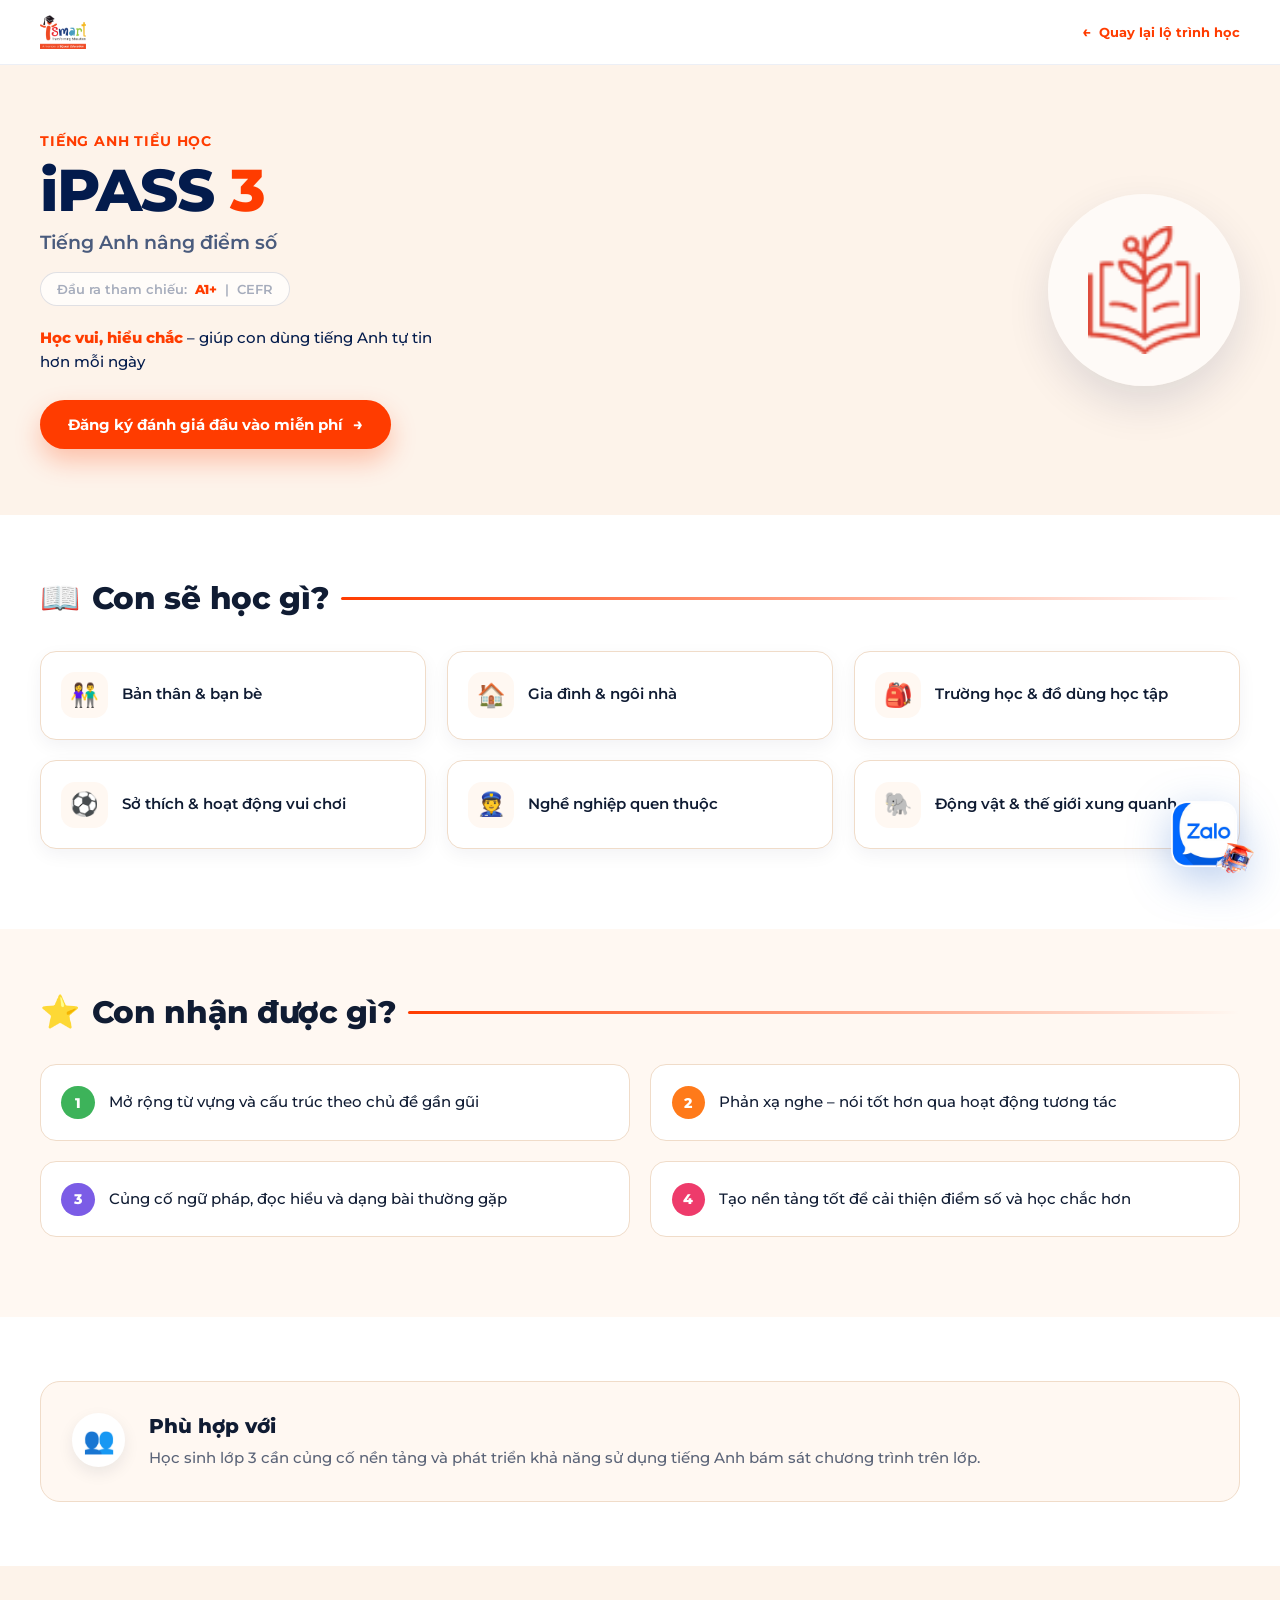
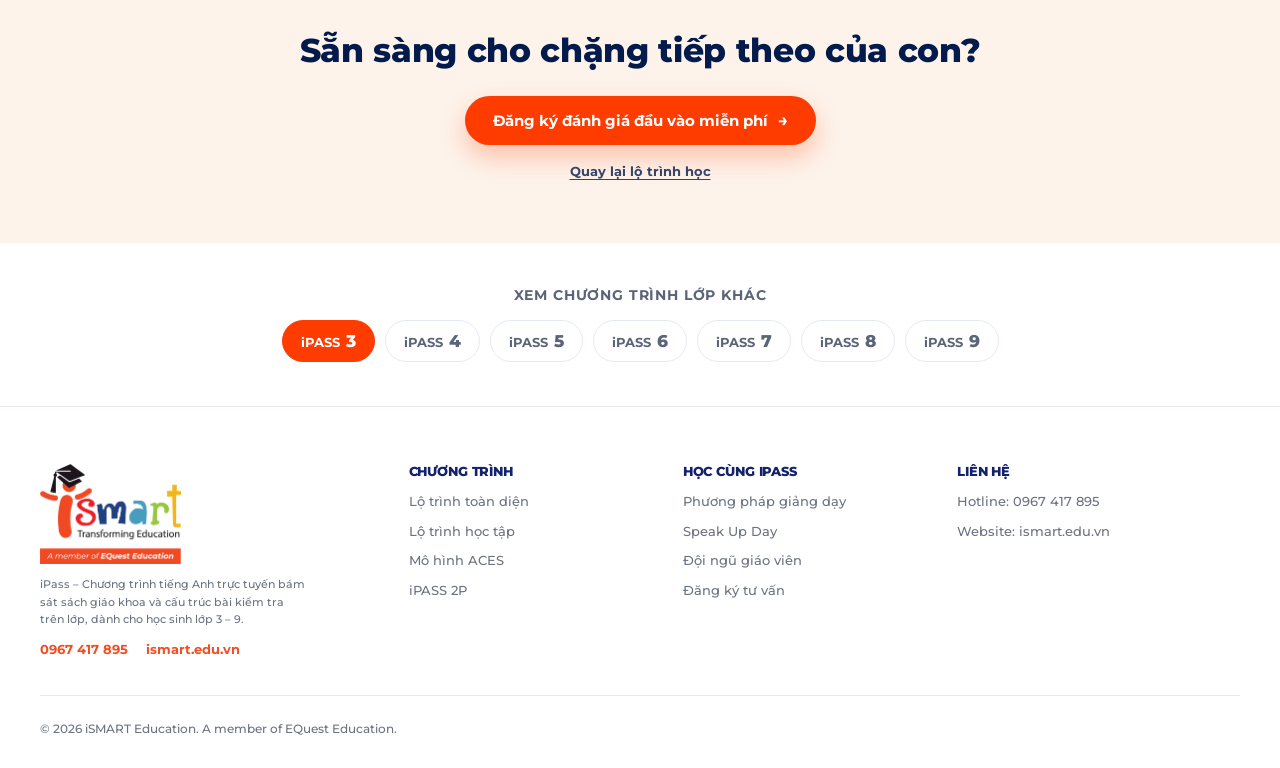
==== chuong-trinh/ipass-3/index.html @ 855d8b16 "Tách 7 trang chi tiết chương trình iPASS 3–9 Section 04 đổi vai: thay vì mở panel chi tiết ngay tại " ====
<!DOCTYPE html>
<html lang="vi">
<head>
<meta charset="UTF-8">
<meta name="viewport" content="width=device-width, initial-scale=1">
<title>iPASS 3 – Tiếng Anh nâng điểm số lớp 3 | iSMART Education</title>
<meta name="description" content="iPASS 3 – Chương trình tiếng Anh trực tuyến bám sát sách giáo khoa dành cho học sinh lớp 3: học chắc kiến thức, luyện đúng dạng bài trên lớp và nâng điểm số.">
<link rel="canonical" href="https://hoongp4327.github.io/iPass-ismart/chuong-trinh/ipass-3/">

<meta property="og:type" content="article">
<meta property="og:title" content="iPASS 3 – Tiếng Anh nâng điểm số lớp 3">
<meta property="og:description" content="Chương trình tiếng Anh trực tuyến bám sát sách giáo khoa dành cho học sinh lớp 3.">
<meta property="og:url" content="https://hoongp4327.github.io/iPass-ismart/chuong-trinh/ipass-3/">

<link rel="preconnect" href="https://fonts.googleapis.com">
<link rel="preconnect" href="https://fonts.gstatic.com" crossorigin>
<link href="https://fonts.googleapis.com/css2?family=Montserrat:ital,wght@0,300..800;1,400..700&display=swap" rel="stylesheet">

<link rel="stylesheet" href="../../css/base.css">
<link rel="stylesheet" href="../../css/course-page.css">
<link rel="stylesheet" href="../../css/footer.css">
</head>
<body class="cp-body" data-grade="3" data-level="tieu-hoc">

<header class="cp-top">
  <div class="cp-top__inner cp-container">
    <a class="cp-top__logo" href="../../" aria-label="iPass – về trang chủ">
      <img src="../../assets/hero/ismart-logo.png"
           alt="iSMART – Transforming Education. A member of EQuest Education">
    </a>
    <a class="cp-back" href="../../#roadmap">Quay lại lộ trình học</a>
  </div>
</header>

<!-- Ruột trang do js/course-page.js dựng từ data/ipass-courses.js.
     Xem chú thích đầu file JS về lý do để trống ở đây. -->
<main class="cp" id="noi-dung">
  <noscript>
    <div class="cp-container" style="padding-block:48px">
      <h1>iPASS 3 – Tiếng Anh nâng điểm số</h1>
      <p>Trang này cần bật JavaScript để hiển thị nội dung chương trình.
         <a href="../../#roadmap">Quay lại lộ trình học</a>.</p>
    </div>
  </noscript>
</main>

<footer class="site-footer">
  <div class="site-footer__inner grid-scope">

    <div class="site-footer__top">

      <div class="site-footer__brand">
        <img class="site-footer__brand-logo" src="../../assets/hero/ismart-logo.png"
             alt="iSMART – Transforming Education. A member of EQuest Education">
        <p class="site-footer__tagline">iPass – Chương trình tiếng Anh trực tuyến bám sát sách giáo khoa và cấu trúc bài kiểm tra trên lớp, dành cho học sinh lớp 3 – 9.</p>

        <div class="site-footer__quick">
          <a href="tel:0967417895">0967 417 895</a>
          <a href="https://ismart.edu.vn/" target="_blank" rel="noopener">ismart.edu.vn</a>
        </div>
      </div>

      <nav class="site-footer__col" aria-label="Về chương trình">
        <h2 class="site-footer__col-title">Chương trình</h2>
        <ul class="site-footer__list">
          <li><a href="../../#section3">Lộ trình toàn diện</a></li>
          <li><a href="../../#roadmap">Lộ trình học tập</a></li>
          <li><a href="../../#section5">Mô hình ACES</a></li>
          <li><a href="../../#section6">iPASS 2P</a></li>
        </ul>
      </nav>

      <nav class="site-footer__col" aria-label="Về học tập">
        <h2 class="site-footer__col-title">Học cùng iPass</h2>
        <ul class="site-footer__list">
          <li><a href="../../#section7">Phương pháp giảng dạy</a></li>
          <li><a href="../../#section8">Speak Up Day</a></li>
          <li><a href="../../#section10">Đội ngũ giáo viên</a></li>
          <li><a href="../../#dang-ky">Đăng ký tư vấn</a></li>
        </ul>
      </nav>

      <div class="site-footer__col">
        <h2 class="site-footer__col-title">Liên hệ</h2>
        <ul class="site-footer__list">
          <li><a href="tel:0967417895">Hotline: 0967 417 895</a></li>
          <li><a href="https://ismart.edu.vn/" target="_blank" rel="noopener">Website: ismart.edu.vn</a></li>
        </ul>
      </div>

    </div>

    <div class="site-footer__bottom">
      <p class="site-footer__copy">© 2026 iSMART Education. A member of EQuest Education.</p>
    </div>

  </div>
</footer>

<a class="zalo-float"
   href="https://zalo.me/0967417895"
   target="_blank"
   rel="noopener noreferrer"
   aria-label="Liên hệ iSMART qua Zalo số 0967 417 895"
   title="Zalo 0967.417.895">
  <img src="../../assets/zalo-is.png" alt="" width="464" height="408">
</a>

<!-- dữ liệu phải nạp TRƯỚC course-page.js vì file đó đọc window.IPASS_COURSES -->
<script src="../../data/ipass-courses.js"></script>
<script src="../../js/course-page.js"></script>
</body>
</html>
---- css/base.css ----
/* =========================================================
   iPASS – Landing page
   base.css — reset, design tokens, typography (toàn site)
   ========================================================= */

:root{
  /* ---- brand colors ---- */
  --ipass-orange:      #F04E23;
  --ipass-orange-2:    #F2682B;
  --ipass-red:         #E8332A;
  --ipass-navy:        #1B3B8B;
  --ipass-navy-deep:   #12256B;
  --ipass-blue:        #1668D8;
  --ipass-sky:         #EAF4FE;
  --ipass-ink:         #24324D;

  /* ---- typography ---- */
  --font-sans: 'Montserrat', -apple-system, BlinkMacSystemFont, 'Segoe UI',
               Roboto, 'Helvetica Neue', Arial, sans-serif;

  /* ---- lưới 12 cột (canvas thiết kế 1440) ----
     1440 = lề 120 + nội dung 1200 + lề 120
     1200 = 12 cột × 78 + 11 gutter × 24                        */
  --content-max: 1200px;  /* bề rộng cột nội dung */
  --gutter:      24px;    /* khoảng cách giữa 2 cột */
  --page-pad:    24px;    /* lề an toàn khi màn hình < 1248px */
}

/* bề rộng 1 cột + hàm tính span, dùng chung cho mọi section */
.grid-scope{
  --col: calc((100% - 11 * var(--gutter)) / 12);
}
.span-4 { width: calc(4  * var(--col) + 3  * var(--gutter)); }
.span-6 { width: calc(6  * var(--col) + 5  * var(--gutter)); }
.span-7 { width: calc(7  * var(--col) + 6  * var(--gutter)); }
.span-8 { width: calc(8  * var(--col) + 7  * var(--gutter)); }

*,
*::before,
*::after{ box-sizing: border-box; }

html{
  -webkit-text-size-adjust: 100%;
  scroll-behavior: smooth;
}

body{
  margin: 0;
  font-family: var(--font-sans);
  font-weight: 500;
  color: var(--ipass-ink);
  background: #fff;
  /* Dùng "clip" chứ KHÔNG dùng "hidden".
     overflow-x: hidden biến <body> thành một vùng cuộn riêng (theo CSS,
     trục còn lại tự chuyển từ visible sang auto) — khi đó ScrollTrigger
     đọc vị trí cuộn ra 0 và mọi animation theo cuộn đứng im.
     overflow-x: clip vẫn chặn tràn ngang nhưng không tạo vùng cuộn. */
  overflow-x: clip;
  -webkit-font-smoothing: antialiased;
  -moz-osx-font-smoothing: grayscale;
  text-rendering: optimizeLegibility;
}

h1, h2, h3, h4, h5, h6, p, figure{ margin: 0; }

img, svg, video{ display: block; max-width: 100%; }

a{
  color: inherit;
  text-decoration: none;
}

button, input, select, textarea{ font: inherit; color: inherit; }

/* focus rõ ràng cho bàn phím, không hiện khi click chuột */
:focus-visible{
  outline: 3px solid rgba(240, 78, 35, .55);
  outline-offset: 3px;
  border-radius: 4px;
}

/* tôn trọng thiết lập giảm chuyển động của người dùng */
@media (prefers-reduced-motion: reduce){
  html{ scroll-behavior: auto; }
  *,
  *::before,
  *::after{
    animation-duration: .01ms !important;
    animation-iteration-count: 1 !important;
    transition-duration: .01ms !important;
  }
}

/* chỉ đọc bằng screen reader */
.sr-only{
  position: absolute;
  width: 1px; height: 1px;
  padding: 0; margin: -1px;
  overflow: hidden;
  clip: rect(0 0 0 0);
  white-space: nowrap;
  border: 0;
}

/* =========================================================
   Lưới kiểm tra — thêm class "show-grid" vào <body> để bật,
   hiện 12 cột đúng như guide trong Photoshop.
   ========================================================= */

body.show-grid .grid-scope::before{
  content: "";
  position: absolute;
  inset: 0;
  z-index: 99;
  pointer-events: none;
  background-image: repeating-linear-gradient(
    to right,
    rgba(0, 132, 255, .16) 0,
    rgba(0, 132, 255, .16) var(--col),
    transparent          var(--col),
    transparent          calc(var(--col) + var(--gutter))
  );
}

/* Nút liên hệ Zalo luôn hiển thị trên màn hình. */
.zalo-float{
  position: fixed;
  right: clamp(14px, 2vw, 30px);
  bottom: clamp(16px, 2vw, 30px);
  z-index: 120;
  display: block;
  width: clamp(72px, 6.5vw, 94px);
  filter: drop-shadow(0 12px 22px rgba(0, 76, 195, .28));
  animation: zalo-gentle-ring 2.8s ease-in-out infinite;
  transform-origin: 50% 82%;
  transition: filter .2s ease, scale .2s ease;
}

.zalo-float:hover,
.zalo-float:focus-visible{
  scale: 1.07;
  filter: drop-shadow(0 15px 26px rgba(0, 76, 195, .4));
}

.zalo-float:focus-visible{
  outline-color: #ffb31a;
  outline-offset: 4px;
  border-radius: 24%;
}

.zalo-float img{
  width: 100%;
  height: auto;
}

@keyframes zalo-gentle-ring{
  0%, 72%, 100%{ transform: rotate(0deg); }
  76%{ transform: rotate(-4deg); }
  80%{ transform: rotate(4deg); }
  84%{ transform: rotate(-3deg); }
  88%{ transform: rotate(3deg); }
  92%{ transform: rotate(0deg); }
}

@media (max-width: 767px){
  .zalo-float{
    right: 14px;
    bottom: 14px;
    width: 70px;
  }
}

/* =========================================================
   NGẮT DÒNG — quy tắc chung cho toàn site

   Tiếng Việt nhiều từ ngắn nên trình duyệt hay đẩy đúng 1 từ
   xuống dòng cuối (orphan). Trong thẻ hẹp, dòng cuối trơ một
   chữ khiến khối chữ nhìn lệch và thiếu chỉn chu.

   · heading  → text-wrap: balance — chia đều chữ giữa các dòng
   · đoạn văn → text-wrap: pretty  — tránh dòng cuối trơ 1 từ

   Trình duyệt cũ không hiểu 2 giá trị này sẽ bỏ qua, giữ nguyên
   cách ngắt dòng cũ — không vỡ bố cục.
   ========================================================= */

h1, h2, h3, h4, h5, h6{
  text-wrap: balance;
}

p, li, dd, dt, figcaption, blockquote{
  text-wrap: pretty;
}

/* Heading dài trên màn hẹp bị chia thành nhiều dòng, khi đó trình
   duyệt bỏ qua "balance" → chuyển sang "pretty" để ít nhất không
   còn dòng cuối trơ một từ. */
@media (max-width: 767px){
  h1, h2, h3, h4, h5, h6{ text-wrap: pretty; }
}

/* chuỗi dài bất thường (URL, mã) không được phá khung thẻ */
body{
  overflow-wrap: break-word;
}

/* Hai mức "không cho ngắt giữa cụm từ":

   .keep-together — giữ liền ở MỌI khổ màn hình. Dùng cho cụm ngắn
     (từ ghép 2–3 tiếng: "hệ thống", "kết quả", "nội dung"…) — luôn
     lọt trong một dòng nên không bao giờ gây tràn.

   .nowrap-wide — chỉ giữ liền TỪ 768px TRỞ LÊN. Dùng cho cụm dài,
     nơi ta muốn điều khiển chỗ xuống dòng ở khổ rộng; xuống màn hẹp
     thì thả ra, vì ép giữ nguyên sẽ đẩy vài chữ lẻ lên dòng riêng. */
.keep-together,
.nowrap-wide{ white-space: nowrap; }

@media (max-width: 767px){
  .nowrap-wide{ white-space: normal; }
}

/* =========================================================
   TIÊU ĐỀ PHỤ (EYEBROW) — dòng chữ nhỏ IN HOA trên đầu mỗi section

   Trước đây mỗi section tự đặt cỡ riêng: có chỗ 19px, có chỗ 14px,
   độ đậm 700 lẫn 800, tracking từ .01em tới .12em — đứng cạnh nhau
   nhìn rõ là lệch. Nay gom về MỘT bộ token dùng chung.

   Section nào cần khác (màu chẳng hạn) thì chỉ ghi đè màu, đừng
   ghi đè cỡ — sửa cỡ thì sửa ở biến này để cả trang đổi theo.
   ========================================================= */

:root{
  --eyebrow-size:    clamp(12px, 1.09vw, 15.7px);
  --eyebrow-weight:  700;
  --eyebrow-track:   .02em;
}

.s2__eyebrow,
.s3__eyebrow,
.rm__eyebrow,
.aces__eyebrow,
.s7__title,
.s8__eyebrow,
.team__eyebrow,
.cta__eyebrow{
  font-size:      var(--eyebrow-size);
  font-weight:    var(--eyebrow-weight);
  letter-spacing: var(--eyebrow-track);
  text-transform: uppercase;
}

/* =========================================================
   ĐOẠN DẪN (LEAD) — đoạn mô tả ngay dưới tiêu đề mỗi section

   Cùng vấn đề với eyebrow: mỗi section một cỡ. Đo ở khổ 1440 —
     S3  13.9px  (tính theo cqw của thẻ navy, lại còn co giãn khác
                  hẳn 3 đoạn kia vì không dùng vw)
     S5  16.7px
     S8  16.7px
     S10 15px
   Gom về một token; 16.7px lấy theo PSD (S5/S8 vốn đã đúng).

   Section nào cần khác thì chỉ ghi đè MÀU và bề rộng tối đa,
   đừng ghi đè cỡ chữ.
   ========================================================= */

:root{
  /* sàn 14px cho màn hẹp: 13px như cũ hơi nhỏ so với đoạn văn thân bài */
  --lead-size:    clamp(14px, 1.16vw, 16.7px);
  --lead-leading: 1.62;
}

.s3__desc,
.aces__desc,
.s8__desc,
.team__desc{
  font-size:   var(--lead-size);
  line-height: var(--lead-leading);
}
---- css/course-page.css ----
/* =========================================================
   TRANG CHI TIẾT CHƯƠNG TRÌNH — chuong-trinh/ipass-{3..9}/

   Bố cục theo trang mẫu iLEAD: hero → Con sẽ học gì? →
   Con nhận được gì? → Phù hợp với → chốt CTA → chuyển lớp.

   Hai tông màu, đổi bằng data-level trên <body>:
     tieu-hoc (lớp 3–5) → kem  #FDF3EA, chữ xanh navy
     thcs     (lớp 6–9) → xanh #2B69FB, chữ trắng
   Chỉ dải hero và khối chốt mang màu tông đậm; phần thân giữ
   nền sáng cho dễ đọc, màu tông quay lại ở nhãn, icon và nút.
   ========================================================= */

.cp-body{
  /* mặc định = tông tiểu học, khối dưới ghi đè cho THCS */
  --tone:        #FDF3EA;   /* nền dải hero            */
  --tone-ink:    #031B4C;   /* chữ trên dải hero       */
  --tone-dim:    #4A5B7D;   /* chữ phụ trên dải hero   */
  --tone-accent: #FF3C00;   /* nhãn, số, gạch nhấn     */
  --tone-soft:   #FFF8F2;   /* nền section xen kẽ      */
  --tone-line:   #F0DCC9;   /* viền thẻ                */
  --tone-btn:    #FF3C00;   /* nền nút chính           */
  --tone-btn-ink:#FFFFFF;

  --cp-ink:   #101C33;
  --cp-muted: #5B6478;

  background: #fff;
}

.cp-body[data-level="thcs"]{
  --tone:        #2B69FB;
  --tone-ink:    #FFFFFF;
  --tone-dim:    #D6E3FF;
  --tone-accent: #2B69FB;
  --tone-soft:   #F2F6FF;
  --tone-line:   #DCE6FB;
  --tone-btn:    #FF3C00;
  --tone-btn-ink:#FFFFFF;
}

.cp-container{
  width: min(100% - 2 * var(--page-pad), var(--content-max));
  margin-inline: auto;
}

/* =========================================================
   THANH TRÊN — logo + đường về trang chủ
   Trang con không dùng nav chính vì mọi mục trong nav đều là
   neo #section... của trang landing.
   ========================================================= */

.cp-top{
  position: sticky;
  top: 0;
  z-index: 20;
  background: rgba(255, 255, 255, .92);
  backdrop-filter: blur(10px);
  border-bottom: 1px solid #ECEFF6;
}

.cp-top__inner{
  display: flex;
  align-items: center;
  justify-content: space-between;
  gap: 16px;
  min-height: 64px;
  padding-block: 10px;
}

.cp-top__logo img{ height: clamp(26px, 2.6vw, 34px); width: auto; }

.cp-back{
  display: inline-flex;
  align-items: center;
  gap: 8px;
  font-size: clamp(13px, 1.04vw, 15px);
  font-weight: 700;
  color: var(--tone-accent);
  transition: gap .18s ease;
}
.cp-back:hover{ gap: 12px; }
.cp-back::before{ content: "\2190"; font-size: 1.1em; line-height: 1; }

/* =========================================================
   HERO
   ========================================================= */

.cp-hero{
  background: var(--tone);
  color: var(--tone-ink);
  padding-block: clamp(36px, 5.2vw, 76px);
}

.cp-hero__inner{
  display: grid;
  grid-template-columns: minmax(0, 1fr) auto;
  align-items: center;
  gap: clamp(20px, 3vw, 48px);
}

.cp-eyebrow{
  font-size: var(--eyebrow-size);
  font-weight: var(--eyebrow-weight);
  letter-spacing: .06em;
  text-transform: uppercase;
  color: var(--tone-accent);
}
.cp-body[data-level="thcs"] .cp-eyebrow{ color: #FFD24D; }

.cp-title{
  margin-top: 10px;
  font-size: clamp(34px, 4.6vw, 66px);
  font-weight: 800;
  line-height: 1.04;
  letter-spacing: -.02em;
}
.cp-title__num{ color: var(--tone-accent); }
.cp-body[data-level="thcs"] .cp-title__num{ color: #FFD24D; }

.cp-subtitle{
  margin-top: 10px;
  font-size: clamp(15px, 1.46vw, 21px);
  font-weight: 600;
  color: var(--tone-dim);
}

.cp-badge{
  display: inline-flex;
  align-items: center;
  gap: 8px;
  margin-top: 18px;
  padding: 8px 16px;
  border-radius: 999px;
  background: rgba(255, 255, 255, .72);
  border: 1px solid rgba(3, 27, 76, .12);
  font-size: clamp(12px, 1.04vw, 14px);
  font-weight: 600;
  color: #031B4C;
}
.cp-badge strong{ font-weight: 800; color: var(--tone-accent); }
.cp-badge span{ opacity: .35; }
.cp-body[data-level="thcs"] .cp-badge{
  background: rgba(255, 255, 255, .16);
  border-color: rgba(255, 255, 255, .34);
  color: #fff;
}
.cp-body[data-level="thcs"] .cp-badge strong{ color: #FFD24D; }

.cp-tagline{
  max-width: 42ch;
  margin-top: 20px;
  font-size: var(--lead-size);
  line-height: var(--lead-leading);
  color: var(--tone-ink);
}
.cp-tagline__lead{
  font-weight: 800;
  color: var(--tone-accent);
}
.cp-body[data-level="thcs"] .cp-tagline__lead{ color: #FFD24D; }

/* vòng tròn icon bên phải hero */
.cp-hero__art{
  display: grid;
  place-items: center;
  width: clamp(120px, 15vw, 210px);
  aspect-ratio: 1;
  border-radius: 50%;
  background: rgba(255, 255, 255, .62);
  box-shadow: 0 18px 44px rgba(3, 27, 76, .12);
}
.cp-body[data-level="thcs"] .cp-hero__art{
  background: rgba(255, 255, 255, .14);
  box-shadow: 0 18px 44px rgba(0, 20, 70, .24);
}
.cp-hero__art img{ width: 58%; height: auto; }

/* =========================================================
   NÚT CTA — dùng lại ở hero và khối chốt
   ========================================================= */

.cp-cta{
  display: inline-flex;
  align-items: center;
  gap: 10px;
  margin-top: 26px;
  padding: 15px 28px;
  border-radius: 999px;
  background: var(--tone-btn);
  color: var(--tone-btn-ink);
  font-size: clamp(14px, 1.18vw, 17px);
  font-weight: 700;
  box-shadow: 0 12px 26px rgba(255, 60, 0, .28);
  transition: transform .18s ease, box-shadow .18s ease;
}
.cp-cta:hover{
  transform: translateY(-2px);
  box-shadow: 0 16px 32px rgba(255, 60, 0, .34);
}
.cp-cta__arrow{ font-size: 1.1em; line-height: 1; }

/* =========================================================
   KHỐI NỘI DUNG
   ========================================================= */

.cp-sec{ padding-block: clamp(40px, 5vw, 76px); }
.cp-sec--tint{ background: var(--tone-soft); }

.cp-sec__title{
  display: flex;
  align-items: center;
  gap: 12px;
  font-size: clamp(21px, 2.4vw, 34px);
  font-weight: 800;
  letter-spacing: -.01em;
  color: var(--cp-ink);
}
.cp-sec__title::after{
  content: "";
  flex: 1;
  height: 3px;
  border-radius: 2px;
  background: linear-gradient(90deg, var(--tone-accent), transparent);
}
.cp-sec__icon{ font-size: 1.05em; line-height: 1; }

/* ---- Con sẽ học gì? ---- */

.cp-topics{
  display: grid;
  grid-template-columns: repeat(3, 1fr);
  gap: clamp(14px, 1.6vw, 22px);
  margin-top: clamp(22px, 2.6vw, 34px);
  padding: 0;
  list-style: none;
}

.cp-topic{
  display: flex;
  align-items: flex-start;
  gap: 14px;
  padding: clamp(16px, 1.6vw, 22px);
  border-radius: 16px;
  background: #fff;
  border: 1px solid var(--tone-line);
  box-shadow: 0 6px 18px rgba(16, 28, 51, .05);
  transition: transform .18s ease, box-shadow .18s ease;
}
.cp-topic:hover{
  transform: translateY(-3px);
  box-shadow: 0 14px 28px rgba(16, 28, 51, .1);
}

.cp-topic__icon{
  display: grid;
  place-items: center;
  flex: 0 0 auto;
  width: clamp(40px, 3.6vw, 52px);
  aspect-ratio: 1;
  border-radius: 14px;
  background: var(--tone-soft);
  font-size: clamp(20px, 1.8vw, 26px);
  line-height: 1;
}
.cp-body[data-level="thcs"] .cp-topic__icon{ background: #EAF1FF; }

.cp-topic__text{
  align-self: center;
  font-size: clamp(14px, 1.16vw, 16px);
  font-weight: 600;
  line-height: 1.45;
  color: var(--cp-ink);
}

/* ---- Con nhận được gì? ---- */

.cp-benefits{
  display: grid;
  grid-template-columns: repeat(2, 1fr);
  gap: clamp(14px, 1.6vw, 22px);
  margin-top: clamp(22px, 2.6vw, 34px);
  padding: 0;
  list-style: none;
}

.cp-benefit{
  display: flex;
  align-items: flex-start;
  gap: 14px;
  padding: clamp(16px, 1.6vw, 22px);
  border-radius: 16px;
  background: #fff;
  border: 1px solid var(--tone-line);
}

.cp-benefit__dot{
  flex: 0 0 auto;
  display: grid;
  place-items: center;
  width: clamp(30px, 2.6vw, 38px);
  aspect-ratio: 1;
  border-radius: 50%;
  color: #fff;
  font-size: clamp(13px, 1.1vw, 15px);
  font-weight: 800;
}
/* 4 lợi ích luôn theo thứ tự cố định — màu trùng bộ flyer */
.cp-benefit__dot--green { background: #3DB35A; }
.cp-benefit__dot--orange{ background: #FF7A1A; }
.cp-benefit__dot--purple{ background: #7B5CE6; }
.cp-benefit__dot--pink  { background: #EE3B6B; }

.cp-benefit__text{
  align-self: center;
  font-size: clamp(14px, 1.16vw, 16px);
  font-weight: 500;
  line-height: 1.55;
  color: var(--cp-ink);
}

/* ---- Phù hợp với ---- */

.cp-fit{
  display: flex;
  align-items: flex-start;
  gap: clamp(16px, 1.8vw, 26px);
  padding: clamp(20px, 2.4vw, 34px);
  border-radius: 20px;
  background: var(--tone-soft);
  border: 1px solid var(--tone-line);
}

.cp-fit__icon{
  display: grid;
  place-items: center;
  flex: 0 0 auto;
  width: clamp(46px, 4.2vw, 62px);
  aspect-ratio: 1;
  border-radius: 50%;
  background: #fff;
  font-size: clamp(22px, 2vw, 30px);
  line-height: 1;
  box-shadow: 0 6px 16px rgba(16, 28, 51, .08);
}

.cp-fit__title{
  font-size: clamp(17px, 1.6vw, 22px);
  font-weight: 800;
  color: var(--cp-ink);
}

.cp-fit__text{
  margin-top: 8px;
  font-size: var(--lead-size);
  line-height: var(--lead-leading);
  color: var(--cp-muted);
}

/* =========================================================
   KHỐI CHỐT + CHUYỂN LỚP
   ========================================================= */

.cp-final{
  padding-block: clamp(40px, 5vw, 76px);
  background: var(--tone);
  color: var(--tone-ink);
  text-align: center;
}

.cp-final__title{
  font-size: clamp(22px, 2.6vw, 38px);
  font-weight: 800;
  letter-spacing: -.01em;
}

.cp-final__back{
  display: block;
  margin-top: 18px;
  font-size: clamp(13px, 1.04vw, 15px);
  font-weight: 700;
  color: var(--tone-ink);
  text-decoration: underline;
  text-underline-offset: .22em;
  opacity: .8;
}
.cp-final__back:hover{ opacity: 1; }

.cp-siblings{ padding-block: clamp(30px, 3.4vw, 52px); }

.cp-siblings__title{
  font-size: var(--eyebrow-size);
  font-weight: var(--eyebrow-weight);
  letter-spacing: .06em;
  text-transform: uppercase;
  color: var(--cp-muted);
  text-align: center;
}

.cp-siblings__row{
  display: flex;
  flex-wrap: wrap;
  justify-content: center;
  gap: 10px;
  margin-top: 16px;
}

.cp-sibling{
  display: inline-flex;
  align-items: baseline;
  gap: 6px;
  padding: 10px 18px;
  border-radius: 999px;
  border: 1.5px solid #E4EAF5;
  background: #fff;
  font-size: clamp(12px, 1.04vw, 14px);
  font-weight: 700;
  color: var(--cp-muted);
  transition: border-color .18s ease, color .18s ease, transform .18s ease;
}
.cp-sibling b{ font-size: 1.24em; font-weight: 800; }
.cp-sibling:hover{
  border-color: var(--tone-accent);
  color: var(--tone-accent);
  transform: translateY(-2px);
}
.cp-sibling[aria-current="page"]{
  background: var(--tone-accent);
  border-color: var(--tone-accent);
  color: #fff;
  cursor: default;
}
.cp-sibling[aria-current="page"]:hover{ transform: none; color: #fff; }

/* =========================================================
   MÀN HẸP
   ========================================================= */

@media (max-width: 1023px){
  .cp-topics{ grid-template-columns: repeat(2, 1fr); }
}

@media (max-width: 767px){
  .cp-hero__inner{ grid-template-columns: 1fr; }
  .cp-hero__art{ display: none; }        /* nhường chỗ cho chữ ở màn hẹp */
  .cp-topics{ grid-template-columns: 1fr; }
  .cp-benefits{ grid-template-columns: 1fr; }
  .cp-fit{ flex-direction: column; }
  .cp-cta{ width: 100%; justify-content: center; }
  .cp-sec__title::after{ display: none; }
}

@media (prefers-reduced-motion: reduce){
  .cp-topic,
  .cp-cta,
  .cp-sibling,
  .cp-back{ transition: none; }
  .cp-topic:hover,
  .cp-cta:hover,
  .cp-sibling:hover{ transform: none; }
}
---- css/footer.css ----
/* =========================================================
   FOOTER
   Phần này KHÔNG có trong file PSD gốc — dựng mới theo hệ màu.
   Nền trắng, chữ navy, vạch ngăn mảnh, để nhẹ hơn khối form
   navy đậm ngay phía trên.

   LƯU Ý NỘI DUNG: các mục liên hệ (địa chỉ, điện thoại, email,
   mạng xã hội) đang để trống chờ điền — xem chú thích trong
   index.html. KHÔNG tự bịa thông tin liên hệ.
   ========================================================= */

.site-footer{
  --ft-navy: #14226b;
  --ft-gray: #6b7280;

  background: #fff;
  padding-block: clamp(36px, 4.4vw, 64px) clamp(20px, 2.4vw, 32px);
  border-top: 1px solid rgba(20, 34, 107, .1);
}

.site-footer__inner{
  width: 100%;
  max-width: calc(var(--content-max) + 2 * var(--page-pad));
  margin-inline: auto;
  padding-inline: var(--page-pad);
}

/* --- hàng trên: thương hiệu + các cột liên kết ------------------------- */

.site-footer__top{
  display: grid;
  grid-template-columns: 1.4fr 1fr 1fr 1.2fr;
  gap: clamp(24px, 3vw, 48px);
}

.site-footer__brand-logo{
  width: clamp(120px, 11vw, 152px);
  height: auto;
}

.site-footer__tagline{
  margin-top: 12px;
  max-width: 38ch;
  /* thu nhỏ so với bản trước (13–15px) cho nhẹ mắt, đây chỉ là dòng phụ */
  font-size: clamp(11px, .87vw, 12.5px);
  line-height: 1.55;
  color: var(--ft-gray);
}

/* liên hệ nhanh ngay dưới dòng giới thiệu */
.site-footer__quick{
  display: flex;
  flex-wrap: wrap;
  gap: 6px 18px;
  margin-top: 14px;
}

.site-footer__quick a{
  font-weight: 700;
  font-size: clamp(12.5px, 1vw, 14.5px);
  color: var(--ipass-orange);
  transition: opacity .18s ease;
}

.site-footer__quick a:hover{ opacity: .75; }

.site-footer__col-title{
  font-weight: 800;
  font-size: clamp(13px, 1.04vw, 15px);
  letter-spacing: -.01em;
  text-transform: uppercase;
  color: var(--ft-navy);
}

.site-footer__list{
  margin: 12px 0 0;
  padding: 0;
  list-style: none;
  display: flex;
  flex-direction: column;
  gap: 9px;
}

.site-footer__list a,
.site-footer__list span{
  font-size: clamp(12.5px, 1vw, 14.5px);
  line-height: 1.45;
  color: var(--ft-gray);
}

.site-footer__list a{ transition: color .18s ease; }
.site-footer__list a:hover{ color: var(--ipass-orange); }

/* chỗ chờ điền thông tin thật — hiện dạng gạch mờ cho dễ nhận ra */
.site-footer__todo{
  font-style: italic;
  color: rgba(107, 114, 128, .65);
}

/* --- hàng dưới: bản quyền -------------------------------------------- */

.site-footer__bottom{
  display: flex;
  flex-wrap: wrap;
  align-items: center;
  justify-content: space-between;
  gap: 12px;
  margin-top: clamp(26px, 3vw, 44px);
  padding-top: clamp(16px, 1.8vw, 24px);
  border-top: 1px solid rgba(20, 34, 107, .1);
}

.site-footer__copy{
  font-size: clamp(11.5px, .95vw, 13.5px);
  line-height: 1.45;
  color: var(--ft-gray);
}


/* =========================================================
   RESPONSIVE
   ========================================================= */

@media (max-width: 1023px){
  .site-footer__top{ grid-template-columns: repeat(2, 1fr); }
}

@media (max-width: 599px){
  .site-footer__top{ grid-template-columns: 1fr; gap: 28px; }
  .site-footer__bottom{ flex-direction: column; align-items: flex-start; }
}
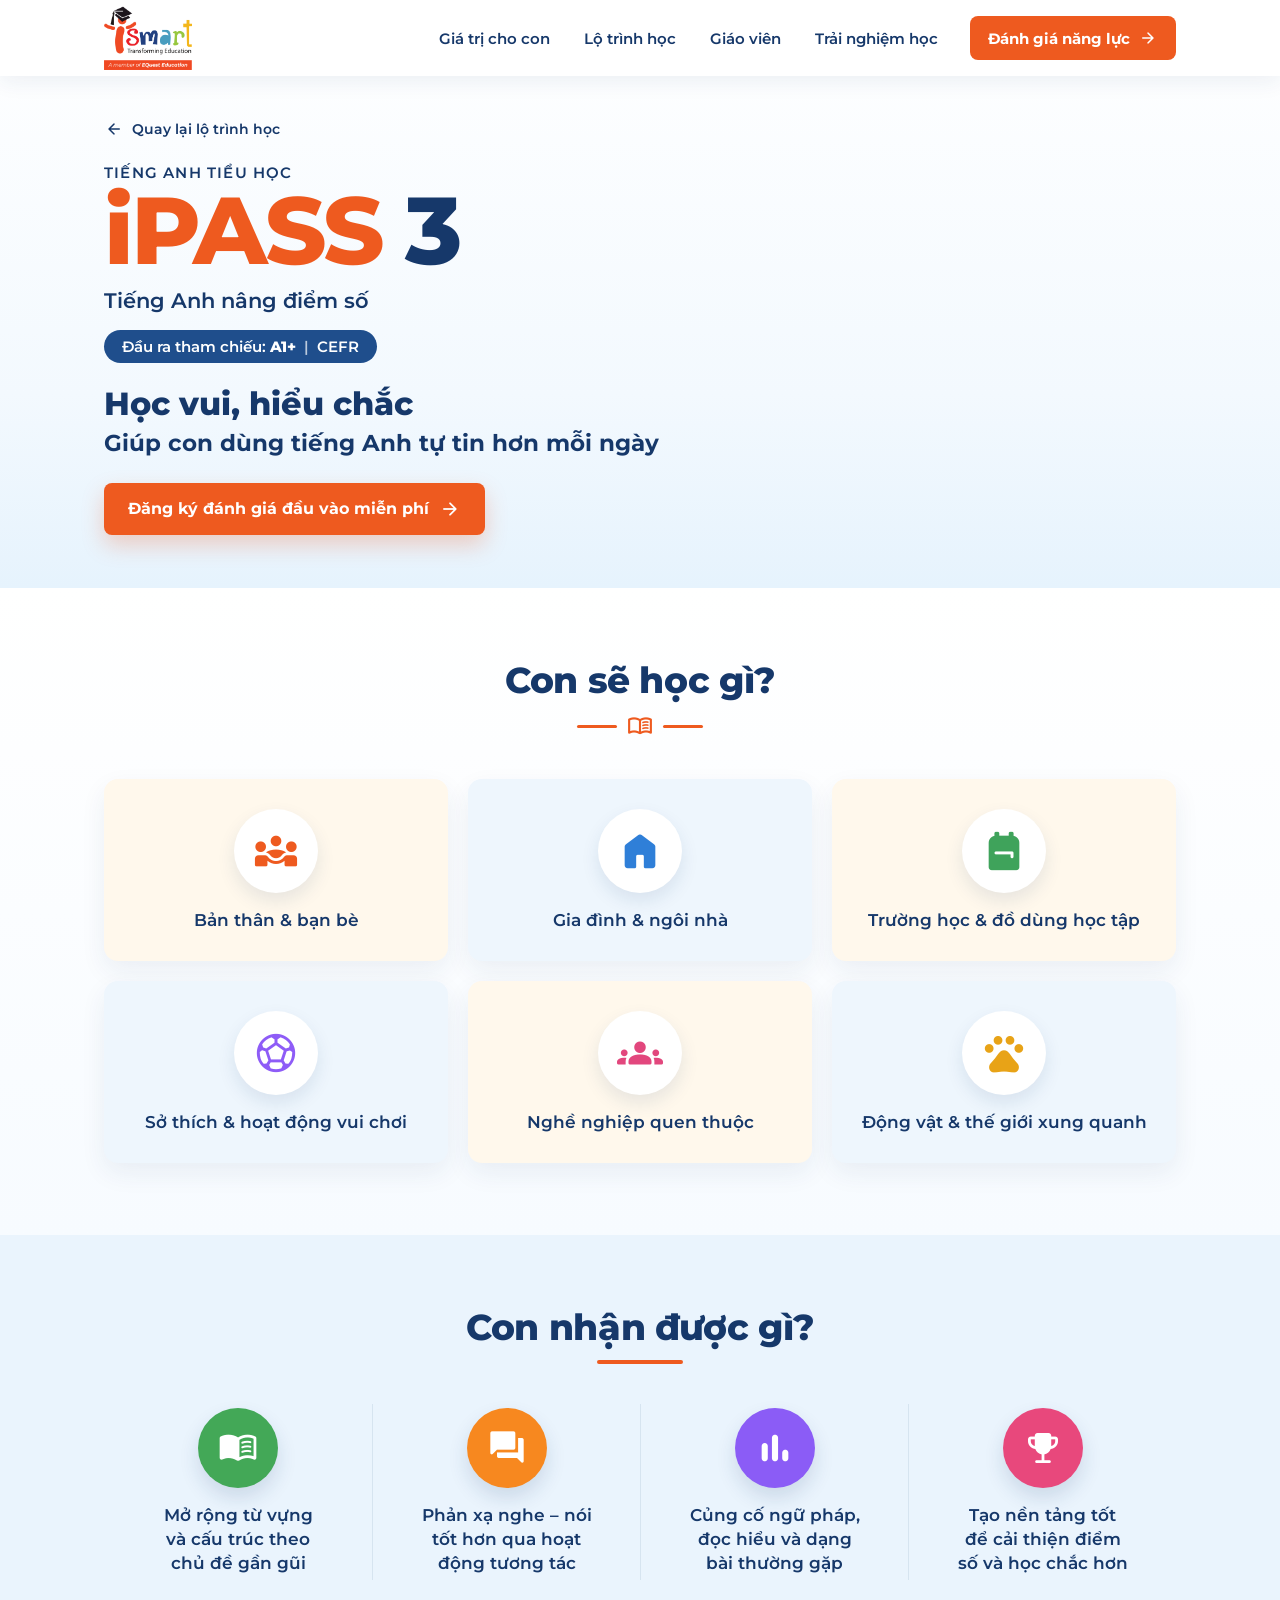
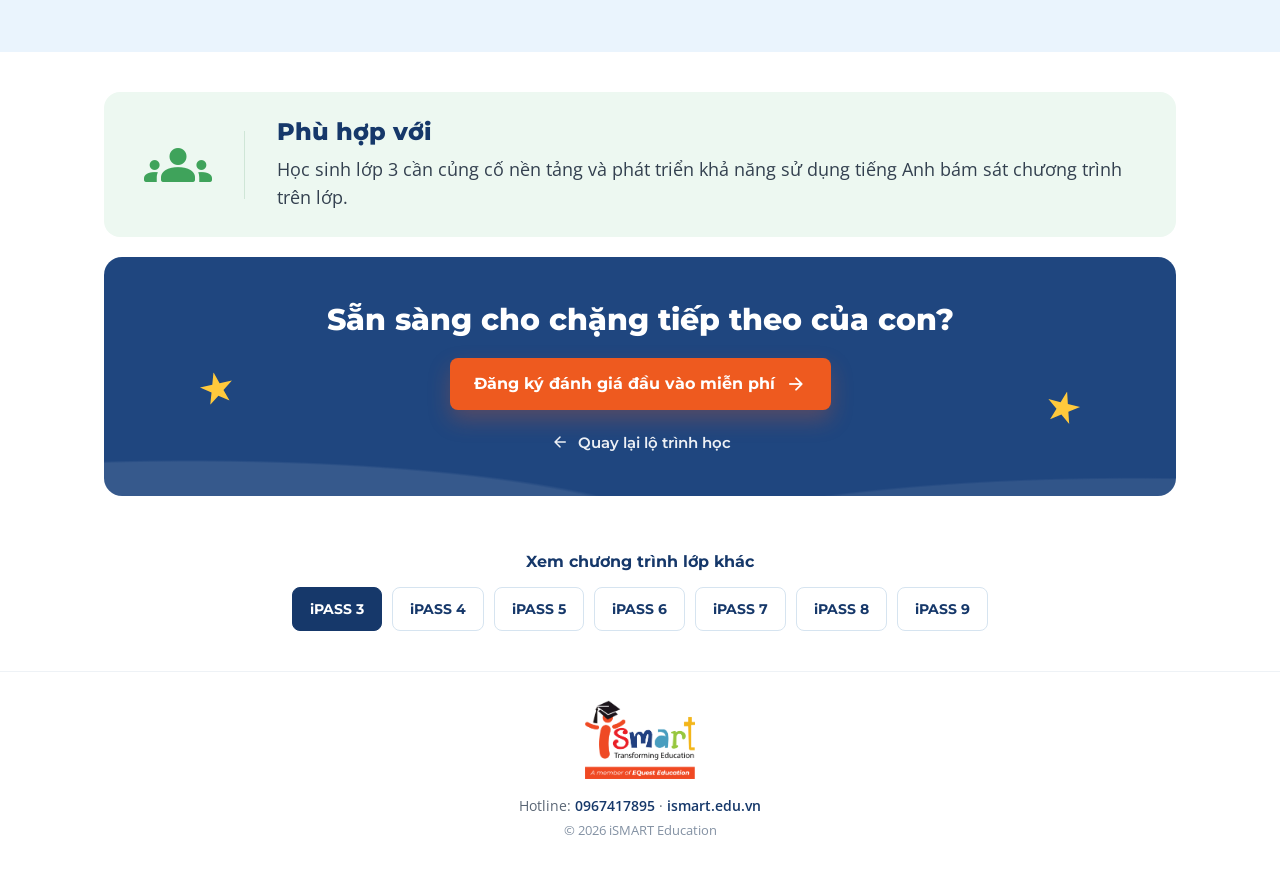
==== commit 0e739a07: "Add iPASS 3–9 course templates and optimized responsive banners" ====
--- a/chuong-trinh/ipass-3/index.html
+++ b/chuong-trinh/ipass-3/index.html
@@ -1,113 +1,130 @@
 <!DOCTYPE html>
+<!-- Generated by scripts/build-courses.mjs from templates/course.html and data/ipass-courses.js. -->
 <html lang="vi">
 <head>
-<meta charset="UTF-8">
+<meta charset="utf-8">
 <meta name="viewport" content="width=device-width, initial-scale=1">
-<title>iPASS 3 – Tiếng Anh nâng điểm số lớp 3 | iSMART Education</title>
-<meta name="description" content="iPASS 3 – Chương trình tiếng Anh trực tuyến bám sát sách giáo khoa dành cho học sinh lớp 3: học chắc kiến thức, luyện đúng dạng bài trên lớp và nâng điểm số.">
+
+<title>iPASS 3 – Tiếng Anh nâng điểm số lớp 3 | iSMART</title>
+<meta name="description" content="Học vui, hiểu chắc – giúp con dùng tiếng Anh tự tin hơn mỗi ngày. Học sinh lớp 3 cần củng cố nền tảng và phát triển khả năng sử dụng tiếng Anh bám sát chương trình trên lớp.">
 <link rel="canonical" href="https://hoongp4327.github.io/iPass-ismart/chuong-trinh/ipass-3/">
-
-<meta property="og:type" content="article">
-<meta property="og:title" content="iPASS 3 – Tiếng Anh nâng điểm số lớp 3">
-<meta property="og:description" content="Chương trình tiếng Anh trực tuyến bám sát sách giáo khoa dành cho học sinh lớp 3.">
+<meta property="og:type" content="website">
+<meta property="og:locale" content="vi_VN">
+<meta property="og:title" content="iPASS 3 – Tiếng Anh nâng điểm số lớp 3 | iSMART">
+<meta property="og:description" content="Học vui, hiểu chắc – giúp con dùng tiếng Anh tự tin hơn mỗi ngày. Học sinh lớp 3 cần củng cố nền tảng và phát triển khả năng sử dụng tiếng Anh bám sát chương trình trên lớp.">
 <meta property="og:url" content="https://hoongp4327.github.io/iPass-ismart/chuong-trinh/ipass-3/">
-
+<link rel="icon" href="../../assets/hero/ismart-logo.png">
 <link rel="preconnect" href="https://fonts.googleapis.com">
 <link rel="preconnect" href="https://fonts.gstatic.com" crossorigin>
-<link href="https://fonts.googleapis.com/css2?family=Montserrat:ital,wght@0,300..800;1,400..700&display=swap" rel="stylesheet">
+<link href="https://fonts.googleapis.com/css2?family=Montserrat:wght@600;700;800&amp;family=Open+Sans:wght@400;600;700&amp;display=swap" rel="stylesheet">
+<link href="https://fonts.googleapis.com/css2?family=Material+Symbols+Rounded:FILL@1&amp;icon_names=abc,arrow_back,arrow_forward,backpack,bar_chart,castle,checkroom,diversity_3,eco,emoji_events,family_restroom,fitness_center,flight_takeoff,forest,forum,groups,holiday_village,home,location_city,luggage,menu_book,music_note,nutrition,park,pets,restaurant,rocket_launch,schedule,spa,sports_soccer,theater_comedy,travel_explore&amp;display=block" rel="stylesheet">
+<link href="../../css/course-template.css" rel="stylesheet">
+</head>
+<body>
+<a class="lp-skip" href="#noi-dung">Bỏ qua đến nội dung chính</a>
 
-<link rel="stylesheet" href="../../css/base.css">
-<link rel="stylesheet" href="../../css/course-page.css">
-<link rel="stylesheet" href="../../css/footer.css">
-</head>
-<body class="cp-body" data-grade="3" data-level="tieu-hoc">
-
-<header class="cp-top">
-  <div class="cp-top__inner cp-container">
-    <a class="cp-top__logo" href="../../" aria-label="iPass – về trang chủ">
-      <img src="../../assets/hero/ismart-logo.png"
-           alt="iSMART – Transforming Education. A member of EQuest Education">
+<header class="lp-header">
+  <div class="lp-header-inner">
+    <a class="lp-header-logo" href="../../" aria-label="iPASS – Trang chủ">
+      <img src="../../assets/hero/ismart-logo.png" width="400" height="287" alt="iSMART Transforming Education — A member of EQuest Education">
     </a>
-    <a class="cp-back" href="../../#roadmap">Quay lại lộ trình học</a>
+    <nav class="lp-nav" aria-label="Điều hướng chính">
+      <a href="../../#section3">Giá trị cho con</a>
+      <a href="../../#roadmap">Lộ trình học</a>
+      <a href="../../#section10">Giáo viên</a>
+      <a href="../../#section8">Trải nghiệm học</a>
+    </nav>
+    <a class="lp-header-cta" href="../../?lop=3#dang-ky">
+      Đánh giá năng lực<span class="material-symbols-rounded" aria-hidden="true">arrow_forward</span>
+    </a>
   </div>
 </header>
 
-<!-- Ruột trang do js/course-page.js dựng từ data/ipass-courses.js.
-     Xem chú thích đầu file JS về lý do để trống ở đây. -->
-<main class="cp" id="noi-dung">
-  <noscript>
-    <div class="cp-container" style="padding-block:48px">
-      <h1>iPASS 3 – Tiếng Anh nâng điểm số</h1>
-      <p>Trang này cần bật JavaScript để hiển thị nội dung chương trình.
-         <a href="../../#roadmap">Quay lại lộ trình học</a>.</p>
+<main id="noi-dung" class="lp-main" tabindex="-1">
+<section class="lp-hero" aria-labelledby="lp-title">
+<picture class="lp-banner-picture"><source media="(max-width: 600px)" srcset="../../assets/courses/ipass-3-banner-mobile-800.webp 800w, ../../assets/courses/ipass-3-banner-mobile.webp 1200w" sizes="100vw" width="1200" height="900"><img class="lp-hero-banner" src="../../assets/courses/ipass-3-banner.webp" srcset="../../assets/courses/ipass-3-banner-1000.webp 1000w, ../../assets/courses/ipass-3-banner.webp 1672w" sizes="(max-width: 860px) 100vw, 1000px" width="1672" height="941" alt="Học sinh iPASS 3 tự tin với sách và ba lô trong khuôn viên trường" fetchpriority="high" decoding="async"></picture>
+  <div class="lp-container lp-hero-inner">
+    <a class="lp-back" href="../../#roadmap">
+      <span class="material-symbols-rounded" aria-hidden="true">arrow_back</span>Quay lại lộ trình học
+    </a>
+    <div class="lp-hero-copy">
+      <p class="lp-eyebrow">Tiếng Anh tiểu học</p>
+      <h1 id="lp-title" class="lp-title"><span class="lp-title-brand">iPASS</span> <span class="lp-title-num">3</span></h1>
+      <p class="lp-subtitle">Tiếng Anh nâng điểm số</p>
+      <p class="lp-badge">Đầu ra tham chiếu: <strong>A1+</strong> <span aria-hidden="true">|</span> CEFR</p>
+      <p class="lp-tagline"><span class="lp-tagline-lead">Học vui, hiểu chắc</span><span class="lp-sr"> – </span><span class="lp-tagline-rest">giúp con dùng tiếng Anh tự tin hơn mỗi ngày</span></p>
+      <a class="lp-cta" href="../../?lop=3#dang-ky">
+        Đăng ký đánh giá đầu vào miễn phí<span class="material-symbols-rounded" aria-hidden="true">arrow_forward</span>
+      </a>
     </div>
-  </noscript>
+  </div>
+</section>
+
+<section class="lp-section lp-topics" aria-labelledby="lp-topics-title">
+  <div class="lp-container">
+    <h2 id="lp-topics-title" class="lp-section-title">Con sẽ học gì?</h2>
+    <span class="lp-title-deco lp-title-deco--book" aria-hidden="true"><span class="material-symbols-rounded">menu_book</span></span>
+    <ol class="lp-topic-grid">
+      <li class="lp-topic"><span class="lp-topic-icon lp-tone-1" aria-hidden="true"><span class="material-symbols-rounded" aria-hidden="true">diversity_3</span></span><span class="lp-topic-text">Bản thân &amp; bạn bè</span></li>
+      <li class="lp-topic"><span class="lp-topic-icon lp-tone-2" aria-hidden="true"><span class="material-symbols-rounded" aria-hidden="true">home</span></span><span class="lp-topic-text">Gia đình &amp; ngôi nhà</span></li>
+      <li class="lp-topic"><span class="lp-topic-icon lp-tone-3" aria-hidden="true"><span class="material-symbols-rounded" aria-hidden="true">backpack</span></span><span class="lp-topic-text">Trường học &amp; đồ dùng học tập</span></li>
+      <li class="lp-topic"><span class="lp-topic-icon lp-tone-4" aria-hidden="true"><span class="material-symbols-rounded" aria-hidden="true">sports_soccer</span></span><span class="lp-topic-text">Sở thích &amp; hoạt động vui chơi</span></li>
+      <li class="lp-topic"><span class="lp-topic-icon lp-tone-5" aria-hidden="true"><span class="material-symbols-rounded" aria-hidden="true">groups</span></span><span class="lp-topic-text">Nghề nghiệp quen thuộc</span></li>
+      <li class="lp-topic"><span class="lp-topic-icon lp-tone-6" aria-hidden="true"><span class="material-symbols-rounded" aria-hidden="true">pets</span></span><span class="lp-topic-text">Động vật &amp; thế giới xung quanh</span></li>
+    </ol>
+  </div>
+</section>
+
+<section class="lp-section lp-benefits" aria-labelledby="lp-benefits-title">
+  <div class="lp-container">
+    <h2 id="lp-benefits-title" class="lp-section-title">Con nhận được gì?</h2>
+    <span class="lp-title-deco" aria-hidden="true"></span>
+    <ul class="lp-benefit-grid">
+      <li class="lp-benefit"><span class="lp-benefit-icon lp-benefit-icon--1" aria-hidden="true"><span class="material-symbols-rounded" aria-hidden="true">menu_book</span></span><span class="lp-benefit-text">Mở rộng từ vựng và cấu trúc theo chủ đề gần gũi</span></li>
+      <li class="lp-benefit"><span class="lp-benefit-icon lp-benefit-icon--2" aria-hidden="true"><span class="material-symbols-rounded" aria-hidden="true">forum</span></span><span class="lp-benefit-text">Phản xạ nghe – nói tốt hơn qua hoạt động tương tác</span></li>
+      <li class="lp-benefit"><span class="lp-benefit-icon lp-benefit-icon--3" aria-hidden="true"><span class="material-symbols-rounded" aria-hidden="true">bar_chart</span></span><span class="lp-benefit-text">Củng cố ngữ pháp, đọc hiểu và dạng bài thường gặp</span></li>
+      <li class="lp-benefit"><span class="lp-benefit-icon lp-benefit-icon--4" aria-hidden="true"><span class="material-symbols-rounded" aria-hidden="true">emoji_events</span></span><span class="lp-benefit-text">Tạo nền tảng tốt để cải thiện điểm số và học chắc hơn</span></li>
+    </ul>
+  </div>
+</section>
+
+<section class="lp-audience" aria-labelledby="lp-audience-title">
+  <div class="lp-container">
+    <div class="lp-audience-box">
+      <span class="lp-audience-icon" aria-hidden="true"><span class="material-symbols-rounded">groups</span></span>
+      <div class="lp-audience-body">
+        <h2 id="lp-audience-title" class="lp-audience-title">Phù hợp với</h2>
+        <p class="lp-audience-text">Học sinh lớp 3 cần củng cố nền tảng và phát triển khả năng sử dụng tiếng Anh bám sát chương trình trên lớp.</p>
+      </div>
+    </div>
+  </div>
+</section>
+
+<section class="lp-final" aria-labelledby="lp-final-title">
+  <div class="lp-container">
+    <div class="lp-final-box">
+      <span class="lp-final-star lp-final-star--left" aria-hidden="true"></span>
+      <span class="lp-final-star lp-final-star--right" aria-hidden="true"></span>
+      <h2 id="lp-final-title" class="lp-final-title">Sẵn sàng cho chặng tiếp theo của con?</h2>
+      <a class="lp-cta" href="../../?lop=3#dang-ky">
+        Đăng ký đánh giá đầu vào miễn phí<span class="material-symbols-rounded" aria-hidden="true">arrow_forward</span>
+      </a>
+      <a class="lp-final-back" href="../../#roadmap">
+        <span class="material-symbols-rounded" aria-hidden="true">arrow_back</span>Quay lại lộ trình học
+      </a>
+    </div>
+  </div>
+</section>
+
+<nav class="lp-siblings lp-container" aria-label="Các chương trình iPASS"><p>Xem chương trình lớp khác</p><div><a href="../ipass-3/" aria-current="page">iPASS 3</a><a href="../ipass-4/">iPASS 4</a><a href="../ipass-5/">iPASS 5</a><a href="../ipass-6/">iPASS 6</a><a href="../ipass-7/">iPASS 7</a><a href="../ipass-8/">iPASS 8</a><a href="../ipass-9/">iPASS 9</a></div></nav>
 </main>
 
-<footer class="site-footer">
-  <div class="site-footer__inner grid-scope">
-
-    <div class="site-footer__top">
-
-      <div class="site-footer__brand">
-        <img class="site-footer__brand-logo" src="../../assets/hero/ismart-logo.png"
-             alt="iSMART – Transforming Education. A member of EQuest Education">
-        <p class="site-footer__tagline">iPass – Chương trình tiếng Anh trực tuyến bám sát sách giáo khoa và cấu trúc bài kiểm tra trên lớp, dành cho học sinh lớp 3 – 9.</p>
-
-        <div class="site-footer__quick">
-          <a href="tel:0967417895">0967 417 895</a>
-          <a href="https://ismart.edu.vn/" target="_blank" rel="noopener">ismart.edu.vn</a>
-        </div>
-      </div>
-
-      <nav class="site-footer__col" aria-label="Về chương trình">
-        <h2 class="site-footer__col-title">Chương trình</h2>
-        <ul class="site-footer__list">
-          <li><a href="../../#section3">Lộ trình toàn diện</a></li>
-          <li><a href="../../#roadmap">Lộ trình học tập</a></li>
-          <li><a href="../../#section5">Mô hình ACES</a></li>
-          <li><a href="../../#section6">iPASS 2P</a></li>
-        </ul>
-      </nav>
-
-      <nav class="site-footer__col" aria-label="Về học tập">
-        <h2 class="site-footer__col-title">Học cùng iPass</h2>
-        <ul class="site-footer__list">
-          <li><a href="../../#section7">Phương pháp giảng dạy</a></li>
-          <li><a href="../../#section8">Speak Up Day</a></li>
-          <li><a href="../../#section10">Đội ngũ giáo viên</a></li>
-          <li><a href="../../#dang-ky">Đăng ký tư vấn</a></li>
-        </ul>
-      </nav>
-
-      <div class="site-footer__col">
-        <h2 class="site-footer__col-title">Liên hệ</h2>
-        <ul class="site-footer__list">
-          <li><a href="tel:0967417895">Hotline: 0967 417 895</a></li>
-          <li><a href="https://ismart.edu.vn/" target="_blank" rel="noopener">Website: ismart.edu.vn</a></li>
-        </ul>
-      </div>
-
-    </div>
-
-    <div class="site-footer__bottom">
-      <p class="site-footer__copy">© 2026 iSMART Education. A member of EQuest Education.</p>
-    </div>
-
-  </div>
+<footer class="lp-footer">
+  <a class="lp-footer-logo" href="../../" aria-label="iPASS – Trang chủ">
+    <img src="../../assets/hero/ismart-logo.png" width="400" height="287" loading="lazy" alt="iSMART Transforming Education — A member of EQuest Education">
+  </a>
+  <p class="lp-footer-contact">Hotline: <a href="tel:0967417895">0967417895</a> · <a href="https://ismart.edu.vn">ismart.edu.vn</a></p>
+  <p class="lp-footer-copy">© 2026 iSMART Education</p>
 </footer>
-
-<a class="zalo-float"
-   href="https://zalo.me/0967417895"
-   target="_blank"
-   rel="noopener noreferrer"
-   aria-label="Liên hệ iSMART qua Zalo số 0967 417 895"
-   title="Zalo 0967.417.895">
-  <img src="../../assets/zalo-is.png" alt="" width="464" height="408">
-</a>
-
-<!-- dữ liệu phải nạp TRƯỚC course-page.js vì file đó đọc window.IPASS_COURSES -->
-<script src="../../data/ipass-courses.js"></script>
-<script src="../../js/course-page.js"></script>
 </body>
 </html>
--- a/css/course-template.css
+++ b/css/course-template.css
@@ -0,0 +1,240 @@
+/* iLEAD programme detail pages (chuong-trinh/<slug>/) and 404.html. */
+
+:root {
+  --lp-navy: #16386A;
+  --lp-navy-2: #1F4E8C;
+  --lp-orange: #EE5A1F;
+  --lp-orange-hover: #D94A12;
+  --lp-gold: #F5A623;
+  --lp-text: #33404F;
+  --lp-muted: #5A6675;
+  --lp-sky: #EAF4FD;
+  --lp-cream: #FFF8EC;
+  --lp-line: #D6E4F0;
+}
+
+* { box-sizing: border-box; }
+html { -webkit-text-size-adjust: 100%; }
+body { margin: 0; background: #FFFFFF; color: var(--lp-text); font-family: "Open Sans", Calibri, Helvetica, sans-serif; -webkit-font-smoothing: antialiased; }
+img { max-width: 100%; }
+a { color: inherit; text-decoration: none; }
+a:focus-visible, .lp-main:focus-visible { outline: 3px solid var(--lp-gold); outline-offset: 3px; }
+.lp-main:focus { outline: none; }
+.lp-sr { position: absolute; width: 1px; height: 1px; overflow: hidden; clip: rect(0 0 0 0); white-space: nowrap; }
+
+.material-symbols-rounded {
+  font-family: "Material Symbols Rounded";
+  font-weight: normal;
+  font-style: normal;
+  font-size: 22px;
+  line-height: 1;
+  letter-spacing: normal;
+  text-transform: none;
+  display: inline-block;
+  white-space: nowrap;
+  word-wrap: normal;
+  direction: ltr;
+  -webkit-font-feature-settings: "liga";
+  font-feature-settings: "liga";
+  -webkit-font-smoothing: antialiased;
+  font-variation-settings: "FILL" 1;
+  overflow: hidden;
+  width: 1em;
+  flex: 0 0 auto;
+}
+
+.lp-skip { position: absolute; z-index: 100; top: 8px; left: 8px; padding: 12px 18px; border-radius: 10px; background: var(--lp-navy); color: #FFFFFF; font: 700 14px/1.2 Montserrat, Arial, sans-serif; transform: translateY(-160%); transition: transform .2s ease; }
+.lp-skip:focus { transform: translateY(0); }
+
+.lp-container { width: 100%; max-width: 1120px; margin: 0 auto; padding: 0 24px; }
+
+/* Header */
+.lp-header { position: sticky; z-index: 50; top: 0; background: rgba(255,255,255,.97); box-shadow: 0 6px 20px rgba(22,56,106,.07); -webkit-backdrop-filter: blur(12px); backdrop-filter: blur(12px); }
+.lp-header-inner { max-width: 1120px; height: 76px; margin: 0 auto; padding: 0 24px; display: flex; align-items: center; gap: 32px; }
+.lp-header-logo { display: flex; flex: 0 0 auto; align-items: center; }
+.lp-header-logo img { display: block; width: 88px; height: auto; }
+.lp-nav { display: flex; gap: 34px; margin-left: auto; }
+.lp-nav a { color: var(--lp-navy); font-family: Montserrat, Arial, sans-serif; font-size: 15px; font-weight: 600; white-space: nowrap; transition: color .2s ease; }
+.lp-nav a:hover { color: var(--lp-orange); }
+.lp-header-cta { display: inline-flex; flex: 0 0 auto; align-items: center; gap: 8px; min-height: 44px; padding: 10px 18px; border-radius: 8px; background: var(--lp-orange); color: #FFFFFF; font-family: Montserrat, Arial, sans-serif; font-size: 15px; font-weight: 700; white-space: nowrap; transition: background .2s ease; }
+.lp-header-cta .material-symbols-rounded { font-size: 20px; }
+.lp-header-cta:hover { background: var(--lp-orange-hover); color: #FFFFFF; }
+
+/* Hero: the banner fills the section; its left side is empty sky for the text. */
+.lp-hero { position: relative; overflow: hidden; min-height: clamp(440px, 40vw, 560px); display: flex; background: linear-gradient(180deg, #FDFEFF 0%, #F3F9FE 62%, #E6F3FD 100%); }
+/* Banner keeps its proportions, pinned to the right at full hero height; its left edge fades into
+   the background so the text always has clear space, whatever the screen width. */
+.lp-hero-banner { position: absolute; top: 0; right: 0; width: auto; max-width: none; height: 100%; aspect-ratio: 1672 / 941; object-fit: cover;
+  -webkit-mask-image: linear-gradient(90deg, transparent 0, #000 24%); mask-image: linear-gradient(90deg, transparent 0, #000 24%); }
+.lp-hero-inner { position: relative; z-index: 1; display: flex; flex-direction: column; justify-content: center; padding-top: 22px; padding-bottom: 44px; }
+.lp-back { display: inline-flex; align-self: flex-start; align-items: center; gap: 8px; min-height: 44px; color: var(--lp-navy); font-family: Montserrat, Arial, sans-serif; font-size: 14px; font-weight: 600; transition: color .2s ease; }
+.lp-back .material-symbols-rounded { font-size: 20px; }
+.lp-back:hover { color: var(--lp-orange); }
+.lp-hero-copy { max-width: min(560px, 46vw); margin-top: 12px; }
+.lp-eyebrow { margin: 0; color: var(--lp-navy); font-family: Montserrat, Arial, sans-serif; font-size: 15px; font-weight: 600; letter-spacing: .08em; text-transform: uppercase; }
+.lp-title { margin: 2px 0 0; font-family: Montserrat, Arial, sans-serif; font-size: clamp(56px, 7.4vw, 96px); font-weight: 800; line-height: .98; letter-spacing: -.035em; }
+.lp-title-brand { color: var(--lp-orange); }
+.lp-title-num { color: var(--lp-navy); }
+.lp-subtitle { margin: 10px 0 0; color: var(--lp-navy); font-family: Montserrat, Arial, sans-serif; font-size: clamp(17px, 1.7vw, 21px); font-weight: 600; line-height: 1.35; text-wrap: pretty; }
+.lp-badge { display: inline-block; margin: 14px 0 0; padding: 7px 18px; border-radius: 999px; background: var(--lp-navy-2); color: #FFFFFF; font-family: Montserrat, Arial, sans-serif; font-size: 15px; font-weight: 600; line-height: 1.3; }
+.lp-badge strong { font-weight: 800; }
+.lp-badge span { margin: 0 4px; opacity: .7; }
+.lp-tagline { margin: 22px 0 0; color: var(--lp-navy); font-family: Montserrat, Arial, sans-serif; text-wrap: pretty; }
+.lp-tagline-lead { display: block; font-size: clamp(24px, 2.6vw, 32px); font-weight: 800; line-height: 1.2; }
+.lp-tagline-rest { display: block; margin-top: 4px; font-size: clamp(18px, 1.95vw, 23px); font-weight: 700; line-height: 1.35; }
+.lp-tagline-rest::first-letter { text-transform: uppercase; }
+.lp-cta { display: inline-flex; align-items: center; justify-content: center; gap: 10px; min-height: 52px; margin-top: 24px; padding: 13px 24px; border-radius: 8px; background: var(--lp-orange); box-shadow: 0 10px 22px rgba(238,90,31,.26); color: #FFFFFF; font-family: Montserrat, Arial, sans-serif; font-size: 16px; font-weight: 700; line-height: 1.25; text-align: center; transition: background .2s ease, transform .2s ease; }
+.lp-cta:hover { background: var(--lp-orange-hover); color: #FFFFFF; transform: translateY(-2px); }
+
+/* Section headings */
+.lp-section { padding: clamp(48px, 6vw, 72px) 0; }
+.lp-section-title { margin: 0; color: var(--lp-navy); font-family: Montserrat, Arial, sans-serif; font-size: clamp(28px, 3.2vw, 36px); font-weight: 800; line-height: 1.15; letter-spacing: -.01em; text-align: center; }
+.lp-title-deco { display: block; width: 86px; height: 4px; margin: 12px auto clamp(28px, 3.2vw, 40px); border-radius: 999px; background: var(--lp-orange); }
+.lp-title-deco--book { display: flex; width: auto; height: auto; align-items: center; justify-content: center; gap: 10px; background: none; color: var(--lp-orange); }
+.lp-title-deco--book::before, .lp-title-deco--book::after { content: ""; width: 40px; height: 3px; border-radius: 999px; background: var(--lp-orange); }
+.lp-title-deco--book .material-symbols-rounded { font-size: 26px; font-variation-settings: "FILL" 0; }
+
+/* Con sẽ học gì? */
+.lp-topics { background: linear-gradient(#FFFFFF, #F7FBFF); }
+.lp-topic-grid { display: grid; grid-template-columns: repeat(3, minmax(0, 1fr)); gap: 20px; margin: 0; padding: 0; list-style: none; }
+.lp-topic { display: flex; flex-direction: column; align-items: center; gap: 16px; padding: 30px 22px 28px; border-radius: 14px; background: var(--lp-cream); box-shadow: 0 10px 26px rgba(22,56,106,.07); text-align: center; }
+.lp-topic:nth-child(even) { background: #EEF6FD; }
+.lp-topic-icon { width: 84px; height: 84px; display: grid; place-items: center; border-radius: 50%; background: #FFFFFF; box-shadow: 0 8px 18px rgba(22,56,106,.1); color: var(--tone); }
+.lp-topic-icon .material-symbols-rounded { font-size: 46px; }
+.lp-tone-1 { --tone: #EE5A1F; }
+.lp-tone-2 { --tone: #2F7FD8; }
+.lp-tone-3 { --tone: #3FA35B; }
+.lp-tone-4 { --tone: #8E5CF7; }
+.lp-tone-5 { --tone: #E2477D; }
+.lp-tone-6 { --tone: #E8A317; }
+.lp-topic-text { color: var(--lp-navy); font-family: Montserrat, Arial, sans-serif; font-size: 17px; font-weight: 600; line-height: 1.4; text-wrap: balance; }
+
+/* Con nhận được gì? */
+.lp-benefits { background: var(--lp-sky); }
+.lp-benefit-grid { display: grid; grid-template-columns: repeat(4, minmax(0, 1fr)); margin: 0; padding: 0; list-style: none; }
+.lp-benefit { display: flex; flex-direction: column; align-items: center; gap: 16px; padding: 4px 24px; text-align: center; }
+.lp-benefit + .lp-benefit { border-left: 1px solid var(--lp-line); }
+.lp-benefit-icon { width: 80px; height: 80px; display: grid; place-items: center; border-radius: 50%; color: #FFFFFF; box-shadow: 0 10px 20px rgba(22,56,106,.14); }
+.lp-benefit-icon .material-symbols-rounded { font-size: 40px; }
+.lp-benefit-icon--1 { background: #43A857; }
+.lp-benefit-icon--2 { background: #F7881F; }
+.lp-benefit-icon--3 { background: #8B5CF6; }
+.lp-benefit-icon--4 { background: #E8487C; }
+.lp-benefit-text { color: var(--lp-navy); font-family: Montserrat, Arial, sans-serif; font-size: 16.5px; font-weight: 600; line-height: 1.45; text-wrap: balance; }
+
+/* Phù hợp với */
+.lp-audience { padding: clamp(28px, 3.5vw, 40px) 0 20px; }
+.lp-audience-box { display: flex; align-items: center; gap: 32px; padding: 26px 40px; border-radius: 16px; background: #EDF8F1; }
+.lp-audience-icon { display: flex; flex: 0 0 auto; padding-right: 32px; border-right: 1px solid #CFE6D7; color: #3FA35B; }
+.lp-audience-icon .material-symbols-rounded { font-size: 68px; }
+.lp-audience-title { margin: 0; color: var(--lp-navy); font-family: Montserrat, Arial, sans-serif; font-size: clamp(20px, 2.2vw, 24px); font-weight: 800; line-height: 1.2; }
+.lp-audience-text { margin: 8px 0 0; color: var(--lp-text); font-size: clamp(16px, 1.5vw, 17.5px); line-height: 1.6; text-wrap: pretty; }
+
+/* Closing call to action */
+.lp-final { padding: 0 0 clamp(40px, 5vw, 56px); }
+.lp-final-box { position: relative; overflow: hidden; display: flex; flex-direction: column; align-items: center; padding: clamp(32px, 4vw, 44px) 24px clamp(26px, 3vw, 32px); border-radius: 18px; background:
+  radial-gradient(120% 90% at 8% 120%, rgba(255,255,255,.1) 0 38%, transparent 39%),
+  radial-gradient(110% 80% at 96% 125%, rgba(255,255,255,.08) 0 40%, transparent 41%),
+  #1F467F; color: #FFFFFF; text-align: center; }
+.lp-final-title { position: relative; margin: 0; color: #FFFFFF; font-family: Montserrat, Arial, sans-serif; font-size: clamp(22px, 2.6vw, 30px); font-weight: 800; line-height: 1.25; text-wrap: balance; }
+.lp-final .lp-cta { position: relative; margin-top: 20px; }
+.lp-final-back { position: relative; display: inline-flex; align-items: center; gap: 8px; min-height: 44px; margin-top: 10px; color: rgba(255,255,255,.92); font-family: Montserrat, Arial, sans-serif; font-size: 15px; font-weight: 600; }
+.lp-final-back .material-symbols-rounded { font-size: 20px; }
+.lp-final-back:hover { color: var(--lp-gold); }
+.lp-final-star { position: absolute; width: 34px; height: 34px; background: #FFC93C; clip-path: polygon(50% 0, 61% 35%, 98% 35%, 68% 57%, 79% 91%, 50% 70%, 21% 91%, 32% 57%, 2% 35%, 39% 35%); }
+.lp-final-star--left { left: 9%; top: 48%; transform: rotate(-12deg); }
+.lp-final-star--right { right: 9%; top: 56%; transform: rotate(14deg); }
+
+/* Footer */
+.lp-footer { padding: 28px 24px 34px; border-top: 1px solid #EEF2F6; text-align: center; }
+.lp-footer-logo { display: inline-flex; }
+.lp-footer-logo img { display: block; width: 110px; height: auto; }
+.lp-footer-contact { margin: 12px 0 0; color: var(--lp-muted); font-size: 14px; }
+.lp-footer-contact a { color: var(--lp-navy); font-weight: 600; }
+.lp-footer-contact a:hover { color: var(--lp-orange); }
+.lp-footer-copy { margin: 6px 0 0; color: #8391A3; font-size: 13px; }
+
+/* 404 */
+.lp-notfound { padding: clamp(48px, 7vw, 88px) 0 clamp(32px, 4vw, 48px); background: var(--lp-sky); }
+.lp-notfound-code { margin: 0; color: rgba(22,56,106,.14); font-family: Montserrat, Arial, sans-serif; font-size: clamp(72px, 12vw, 140px); font-weight: 800; line-height: 1; }
+.lp-notfound-title { margin: 0; color: var(--lp-navy); font-family: Montserrat, Arial, sans-serif; font-size: clamp(32px, 4.6vw, 52px); font-weight: 800; line-height: 1.1; }
+.lp-program-links { display: grid; grid-template-columns: repeat(4, minmax(0, 1fr)); gap: 18px; margin: 0; padding: 0; list-style: none; }
+.lp-program-links a { display: flex; height: 100%; min-height: 44px; flex-direction: column; gap: 6px; padding: 22px; border-radius: 14px; background: var(--lp-cream); box-shadow: 0 10px 26px rgba(22,56,106,.08); transition: transform .2s ease; }
+.lp-program-links li:nth-child(even) a { background: #EEF6FD; }
+.lp-program-links a:hover { transform: translateY(-3px); }
+.lp-program-links strong { color: var(--lp-orange); font-family: Montserrat, Arial, sans-serif; font-size: 22px; font-weight: 800; }
+.lp-program-links span { color: var(--lp-navy); font-size: 14px; font-weight: 600; }
+
+/* Responsive */
+@media (max-width: 1024px) {
+  .lp-nav { gap: 22px; }
+  .lp-benefit-grid { grid-template-columns: repeat(2, minmax(0, 1fr)); row-gap: 32px; }
+  .lp-benefit + .lp-benefit { border-left: 0; }
+  .lp-benefit:nth-child(even) { border-left: 1px solid var(--lp-line); }
+  .lp-program-links { grid-template-columns: repeat(2, minmax(0, 1fr)); }
+}
+@media (max-width: 900px) {
+  .lp-header-inner { height: 64px; padding: 0 16px; gap: 12px; }
+  .lp-header-logo img { width: 70px; }
+  .lp-nav { display: none; }
+  .lp-header-cta { margin-left: auto; padding: 9px 14px; font-size: 14px; }
+}
+/* Tablet and phone: banner on top (cropped to the child), text below. */
+@media (max-width: 860px) {
+  .lp-hero { display: block; min-height: 0; }
+  .lp-hero-banner { position: relative; display: block; width: 100%; height: auto; aspect-ratio: 16 / 10; object-position: 78% 30%; -webkit-mask-image: none; mask-image: none; }
+  .lp-hero-inner { padding-top: 8px; padding-bottom: 36px; }
+  .lp-hero-copy { max-width: none; margin-top: 4px; }
+  .lp-topic-grid { grid-template-columns: repeat(2, minmax(0, 1fr)); gap: 14px; }
+}
+@media (max-width: 600px) {
+  .lp-container { padding: 0 16px; }
+  .lp-hero-banner { aspect-ratio: 4 / 3; object-position: 80% 30%; }
+  .lp-cta { width: 100%; padding: 13px 18px; }
+  .lp-topic { gap: 12px; padding: 20px 12px 18px; }
+  .lp-topic-icon { width: 64px; height: 64px; }
+  .lp-topic-icon .material-symbols-rounded { font-size: 36px; }
+  .lp-topic-text { font-size: 15px; }
+  .lp-benefit { gap: 12px; padding: 0 10px; }
+  .lp-benefit-icon { width: 64px; height: 64px; }
+  .lp-benefit-icon .material-symbols-rounded { font-size: 32px; }
+  .lp-benefit-text { font-size: 15px; }
+  .lp-audience-box { gap: 18px; padding: 20px; }
+  .lp-audience-icon { padding-right: 18px; }
+  .lp-audience-icon .material-symbols-rounded { font-size: 48px; }
+  .lp-final-box { padding-right: 18px; padding-left: 18px; }
+  .lp-final-star { width: 24px; height: 24px; }
+  .lp-final-star--left { left: 5%; top: 16px; }
+  .lp-final-star--right { right: 5%; top: auto; bottom: 20px; }
+  .lp-program-links { grid-template-columns: minmax(0, 1fr); }
+}
+@media (max-width: 359px) {
+  .lp-topic-grid, .lp-benefit-grid { grid-template-columns: minmax(0, 1fr); }
+  .lp-benefit:nth-child(even) { border-left: 0; }
+}
+
+@media (prefers-reduced-motion: reduce) {
+  *, *::before, *::after { transition-duration: .01ms !important; animation-duration: .01ms !important; animation-iteration-count: 1 !important; }
+  .lp-cta:hover, .lp-program-links a:hover { transform: none; }
+}
+
+/* iPASS: placeholder uses the same banner composition as the iLEAD reference. */
+.lp-banner-picture { display: contents; }
+.lp-banner-placeholder { position: absolute; inset: 0 0 0 auto; width: 52%; display: grid; place-items: center; background: linear-gradient(135deg, #eaf4fd, #d8eaf8); border-left: 1px dashed #b8d1e8; }
+.lp-banner-placeholder__label { display: flex; flex-direction: column; gap: 12px; align-items: center; padding: 24px; color: #516d8c; text-align: center; font: 600 14px/1.5 Montserrat, sans-serif; }
+.lp-banner-placeholder__label > span:first-child { letter-spacing: .18em; font-size: 12px; }
+.lp-banner-placeholder__label strong { color: #16386a; font-size: clamp(40px, 5vw, 68px); letter-spacing: -.04em; }
+.lp-siblings { padding-top: 0; padding-bottom: 40px; text-align: center; font-family: Montserrat, sans-serif; }
+.lp-siblings p { margin: 0 0 16px; font-size: 16px; font-weight: 700; color: var(--lp-navy); }
+.lp-siblings > div { display: flex; justify-content: center; flex-wrap: wrap; gap: 10px; }
+.lp-siblings a { display: inline-flex; align-items: center; justify-content: center; min-height: 44px; padding: 10px 17px; border: 1px solid var(--lp-line); border-radius: 8px; color: var(--lp-navy); font-size: 14px; font-weight: 700; }
+.lp-siblings a:hover { background: var(--lp-sky); }
+.lp-siblings a[aria-current="page"] { background: var(--lp-navy); border-color: var(--lp-navy); color: white; }
+@media (max-width: 860px) {
+  .lp-banner-placeholder { position: relative; width: 100%; aspect-ratio: 16 / 10; border-left: 0; border-bottom: 1px dashed #b8d1e8; }
+}
+@media (max-width: 600px) {
+  .lp-banner-placeholder { aspect-ratio: 4 / 3; }
+  /* Keep hero spacing despite the reference's later .lp-container shorthand. */
+  .lp-hero-inner { padding-top: 8px; padding-bottom: 36px; }
+}
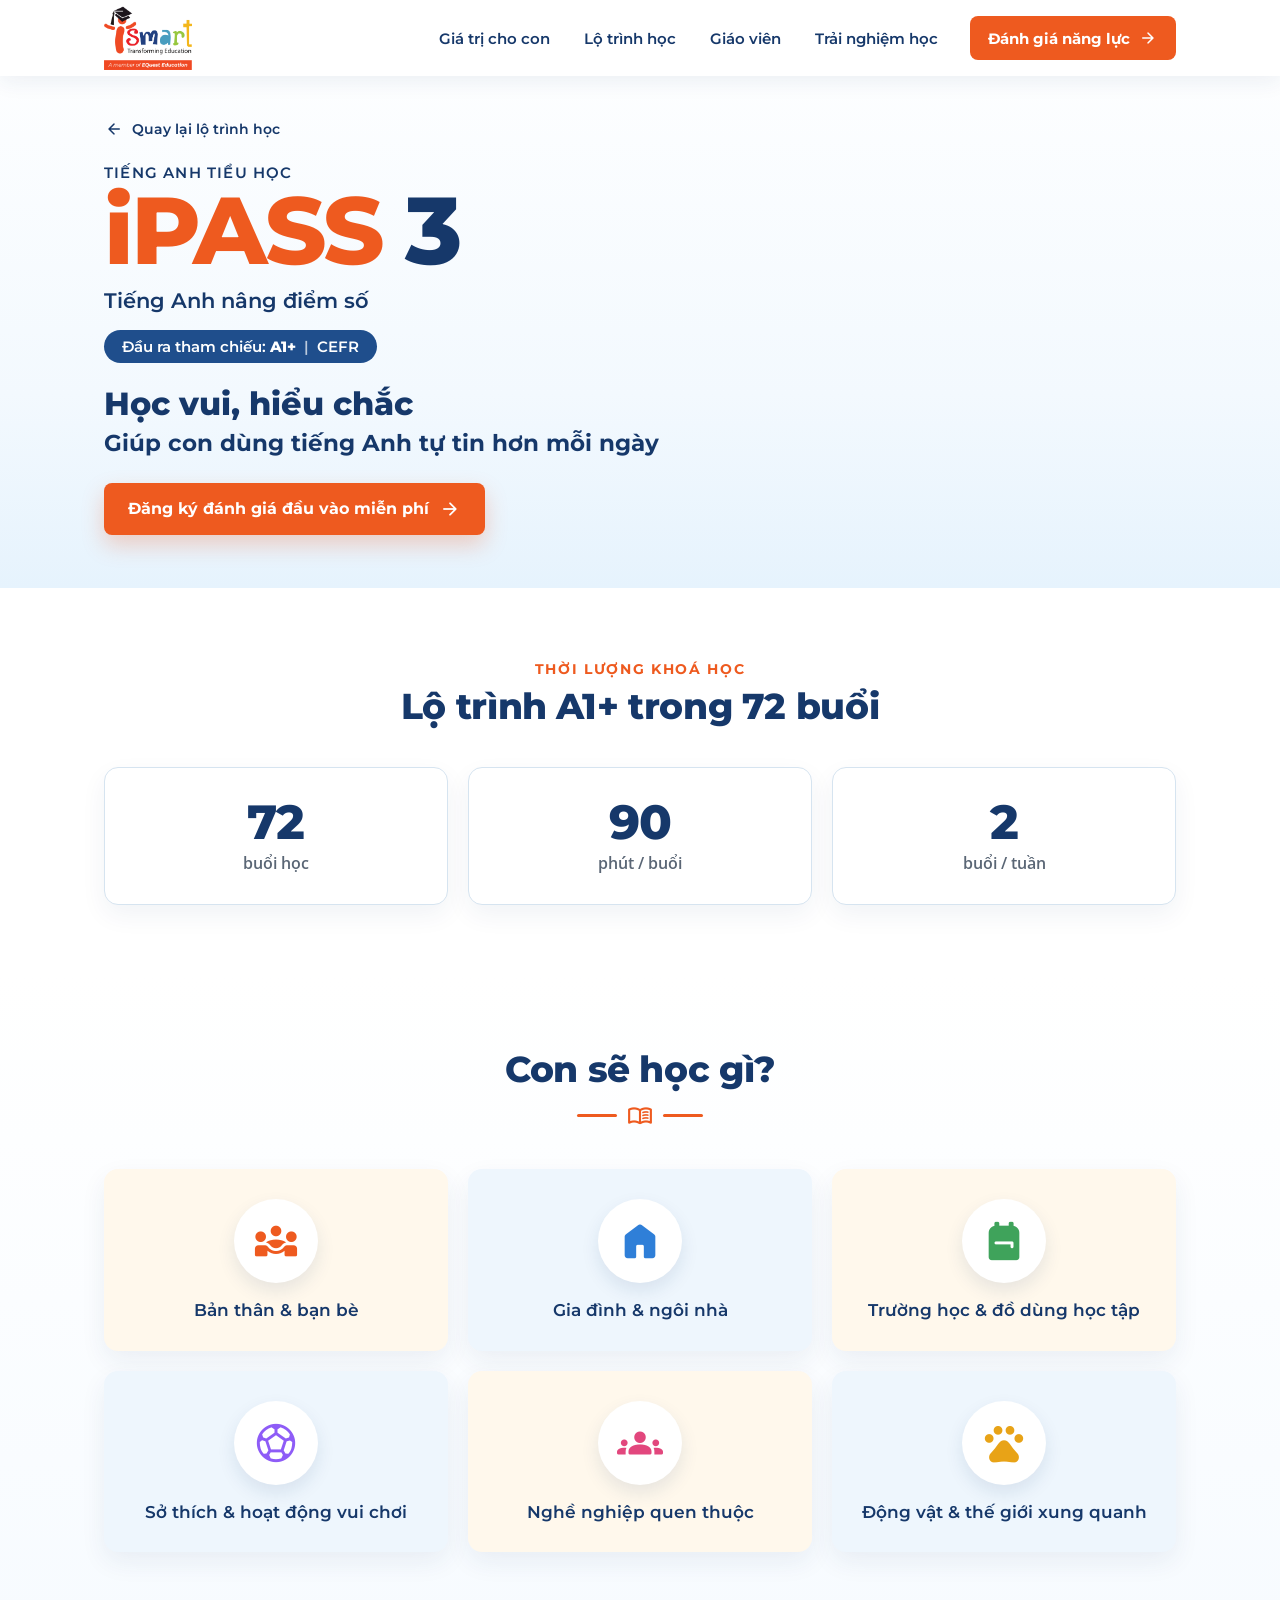
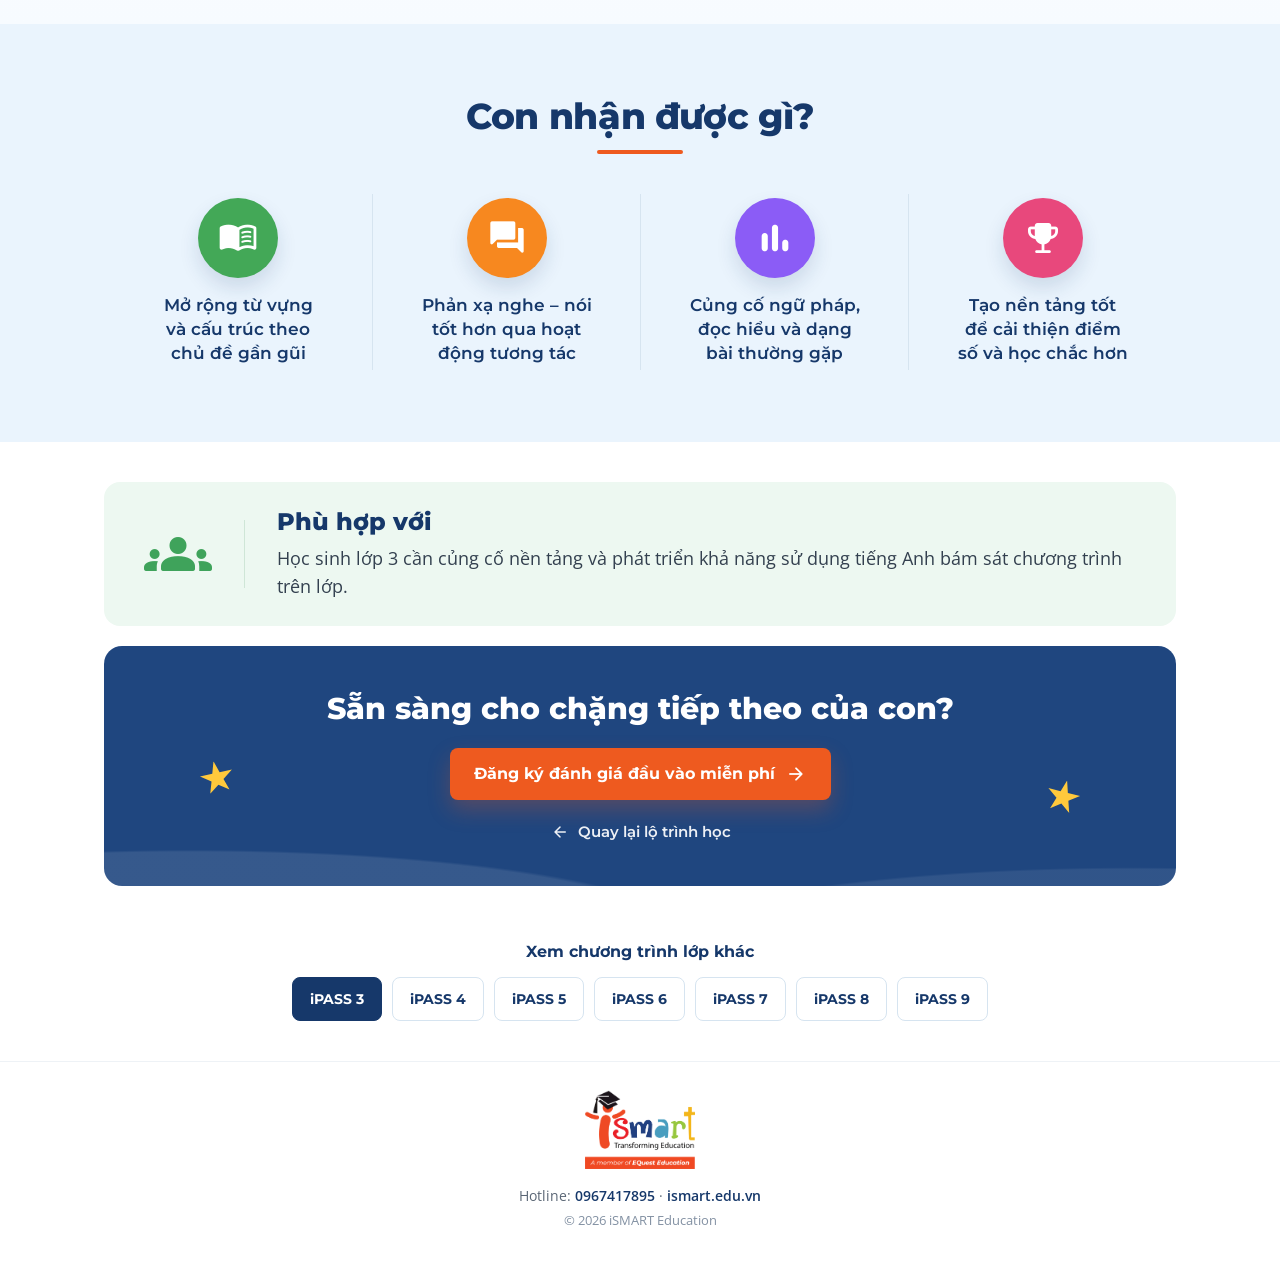
==== commit 323d6072: "Thêm section "Thời lượng khoá học" vào 7 trang iPASS 3–9 Bố cục theo mẫu người dùng gửi: nhãn cam vi" ====
--- a/chuong-trinh/ipass-3/index.html
+++ b/chuong-trinh/ipass-3/index.html
@@ -57,6 +57,18 @@
         Đăng ký đánh giá đầu vào miễn phí<span class="material-symbols-rounded" aria-hidden="true">arrow_forward</span>
       </a>
     </div>
+  </div>
+</section>
+
+<section class="lp-section lp-duration" aria-labelledby="lp-duration-title">
+  <div class="lp-container">
+    <p class="lp-duration-eyebrow">Thời lượng khoá học</p>
+    <h2 id="lp-duration-title" class="lp-section-title">Lộ trình A1+ trong 72 buổi</h2>
+    <ul class="lp-duration-grid">
+      <li class="lp-duration-item"><span class="lp-duration-value">72</span><span class="lp-duration-label">buổi học</span></li>
+      <li class="lp-duration-item"><span class="lp-duration-value">90</span><span class="lp-duration-label">phút / buổi</span></li>
+      <li class="lp-duration-item"><span class="lp-duration-value">2</span><span class="lp-duration-label">buổi / tuần</span></li>
+    </ul>
   </div>
 </section>
 
--- a/css/course-template.css
+++ b/css/course-template.css
@@ -238,3 +238,14 @@
   /* Keep hero spacing despite the reference's later .lp-container shorthand. */
   .lp-hero-inner { padding-top: 8px; padding-bottom: 36px; }
 }
+
+/* Thời lượng khoá học — 3 ô số liệu dưới tiêu đề */
+.lp-duration-eyebrow { margin: 0 0 8px; color: var(--lp-orange); font-family: Montserrat, Arial, sans-serif; font-size: 14px; font-weight: 700; letter-spacing: .12em; text-transform: uppercase; text-align: center; }
+.lp-duration-grid { display: grid; grid-template-columns: repeat(3, minmax(0, 1fr)); gap: 20px; margin: clamp(28px, 3.2vw, 40px) 0 0; padding: 0; list-style: none; }
+.lp-duration-item { display: flex; flex-direction: column; align-items: center; justify-content: center; gap: 6px; padding: 30px 18px; border: 1px solid var(--lp-line); border-radius: 14px; background: #FFFFFF; box-shadow: 0 10px 26px rgba(22,56,106,.06); text-align: center; }
+.lp-duration-value { color: var(--lp-navy); font-family: Montserrat, Arial, sans-serif; font-size: clamp(34px, 4vw, 48px); font-weight: 800; line-height: 1; letter-spacing: -.02em; }
+.lp-duration-label { color: var(--lp-muted); font-size: clamp(14px, 1.4vw, 16px); font-weight: 600; }
+@media (max-width: 600px) {
+  .lp-duration-grid { gap: 12px; }
+  .lp-duration-item { padding: 20px 8px; }
+}
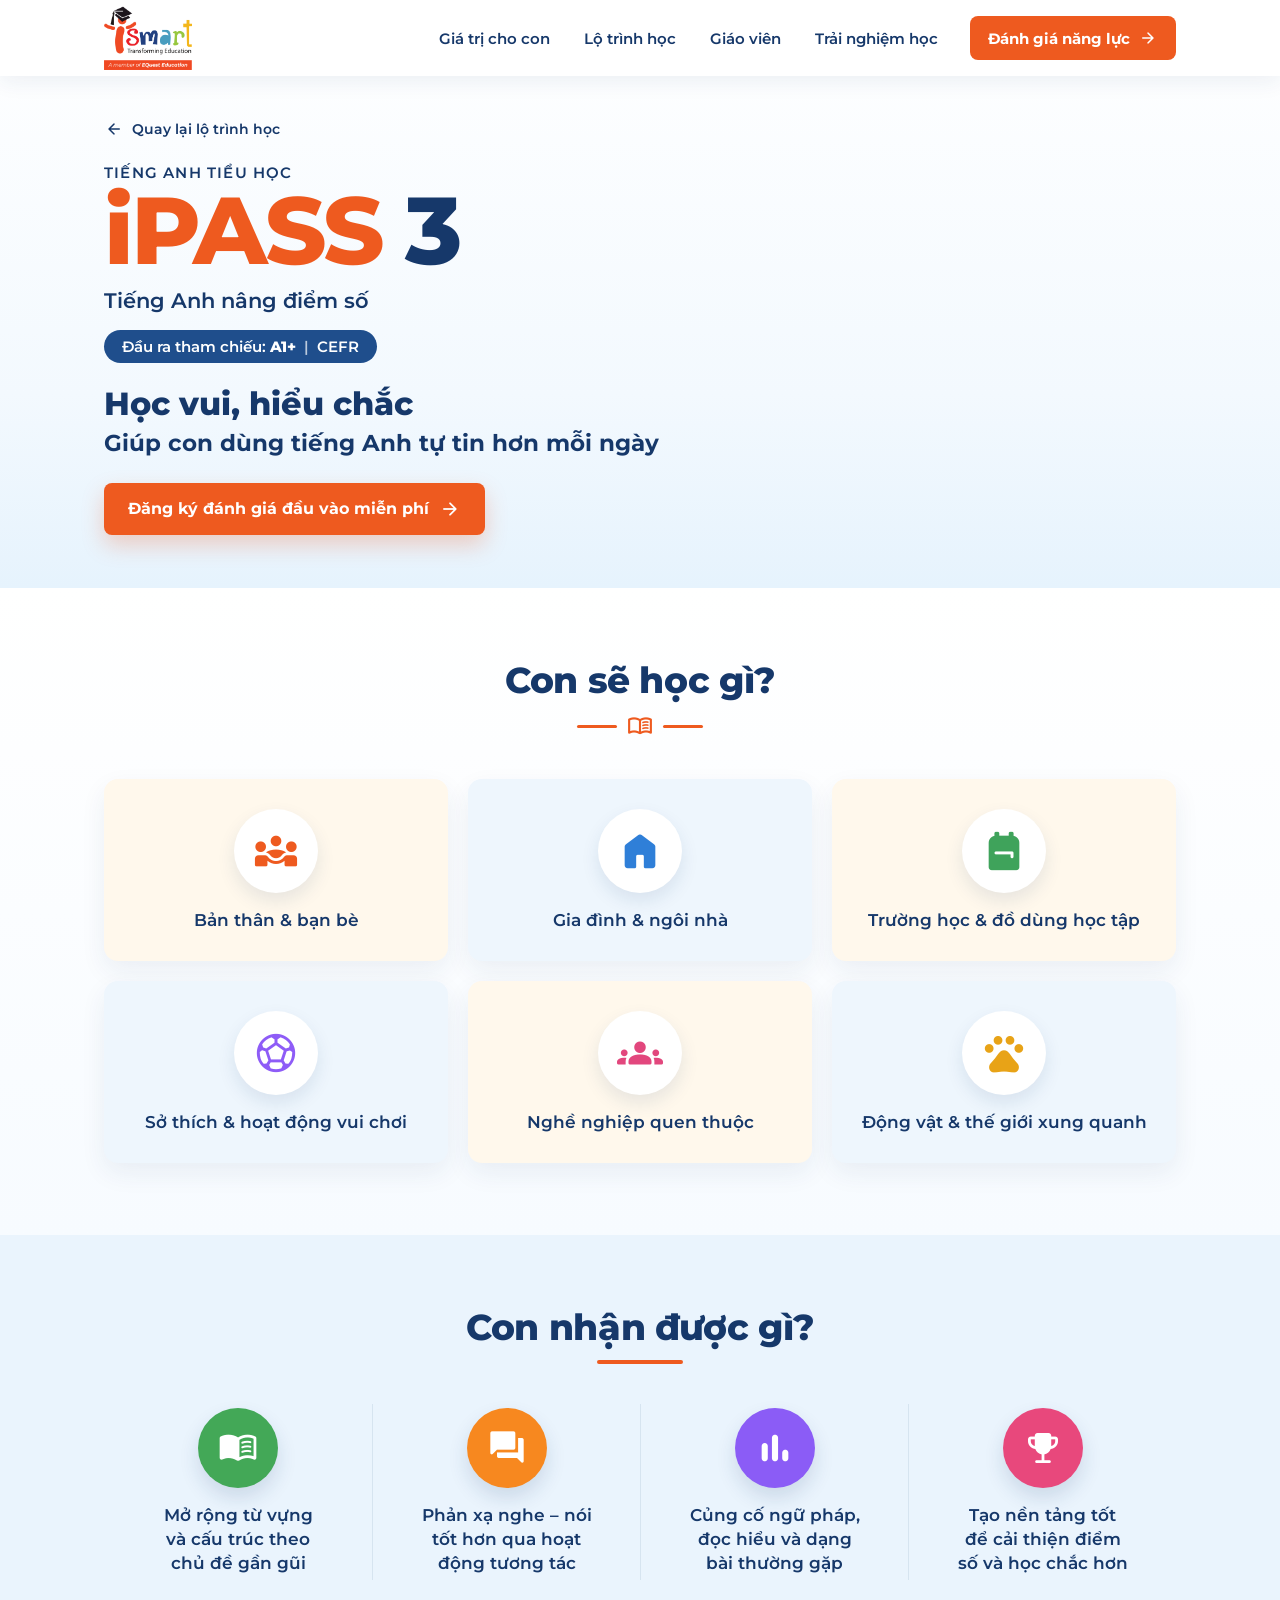
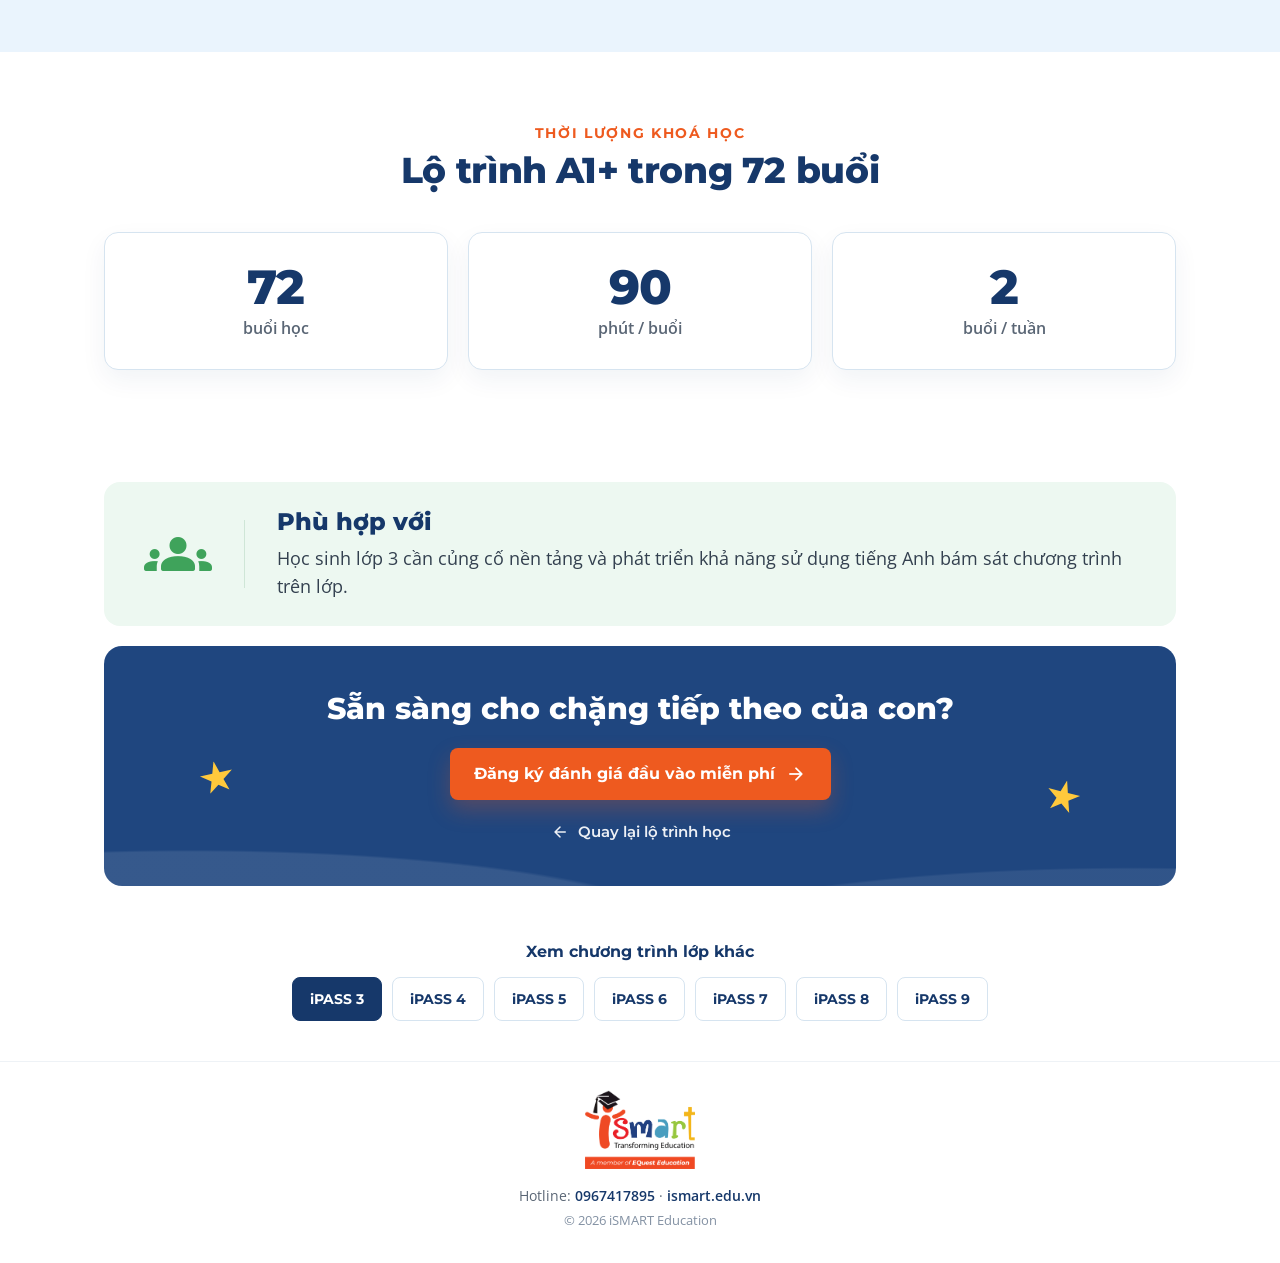
==== commit 7fdc41a7: "Chuyển section "Thời lượng khoá học" xuống dưới "Con nhận được gì?" Thứ tự trang nay là: hero → Con " ====
--- a/chuong-trinh/ipass-3/index.html
+++ b/chuong-trinh/ipass-3/index.html
@@ -60,18 +60,6 @@
   </div>
 </section>
 
-<section class="lp-section lp-duration" aria-labelledby="lp-duration-title">
-  <div class="lp-container">
-    <p class="lp-duration-eyebrow">Thời lượng khoá học</p>
-    <h2 id="lp-duration-title" class="lp-section-title">Lộ trình A1+ trong 72 buổi</h2>
-    <ul class="lp-duration-grid">
-      <li class="lp-duration-item"><span class="lp-duration-value">72</span><span class="lp-duration-label">buổi học</span></li>
-      <li class="lp-duration-item"><span class="lp-duration-value">90</span><span class="lp-duration-label">phút / buổi</span></li>
-      <li class="lp-duration-item"><span class="lp-duration-value">2</span><span class="lp-duration-label">buổi / tuần</span></li>
-    </ul>
-  </div>
-</section>
-
 <section class="lp-section lp-topics" aria-labelledby="lp-topics-title">
   <div class="lp-container">
     <h2 id="lp-topics-title" class="lp-section-title">Con sẽ học gì?</h2>
@@ -96,6 +84,18 @@
       <li class="lp-benefit"><span class="lp-benefit-icon lp-benefit-icon--2" aria-hidden="true"><span class="material-symbols-rounded" aria-hidden="true">forum</span></span><span class="lp-benefit-text">Phản xạ nghe – nói tốt hơn qua hoạt động tương tác</span></li>
       <li class="lp-benefit"><span class="lp-benefit-icon lp-benefit-icon--3" aria-hidden="true"><span class="material-symbols-rounded" aria-hidden="true">bar_chart</span></span><span class="lp-benefit-text">Củng cố ngữ pháp, đọc hiểu và dạng bài thường gặp</span></li>
       <li class="lp-benefit"><span class="lp-benefit-icon lp-benefit-icon--4" aria-hidden="true"><span class="material-symbols-rounded" aria-hidden="true">emoji_events</span></span><span class="lp-benefit-text">Tạo nền tảng tốt để cải thiện điểm số và học chắc hơn</span></li>
+    </ul>
+  </div>
+</section>
+
+<section class="lp-section lp-duration" aria-labelledby="lp-duration-title">
+  <div class="lp-container">
+    <p class="lp-duration-eyebrow">Thời lượng khoá học</p>
+    <h2 id="lp-duration-title" class="lp-section-title">Lộ trình A1+ trong 72 buổi</h2>
+    <ul class="lp-duration-grid">
+      <li class="lp-duration-item"><span class="lp-duration-value">72</span><span class="lp-duration-label">buổi học</span></li>
+      <li class="lp-duration-item"><span class="lp-duration-value">90</span><span class="lp-duration-label">phút / buổi</span></li>
+      <li class="lp-duration-item"><span class="lp-duration-value">2</span><span class="lp-duration-label">buổi / tuần</span></li>
     </ul>
   </div>
 </section>
